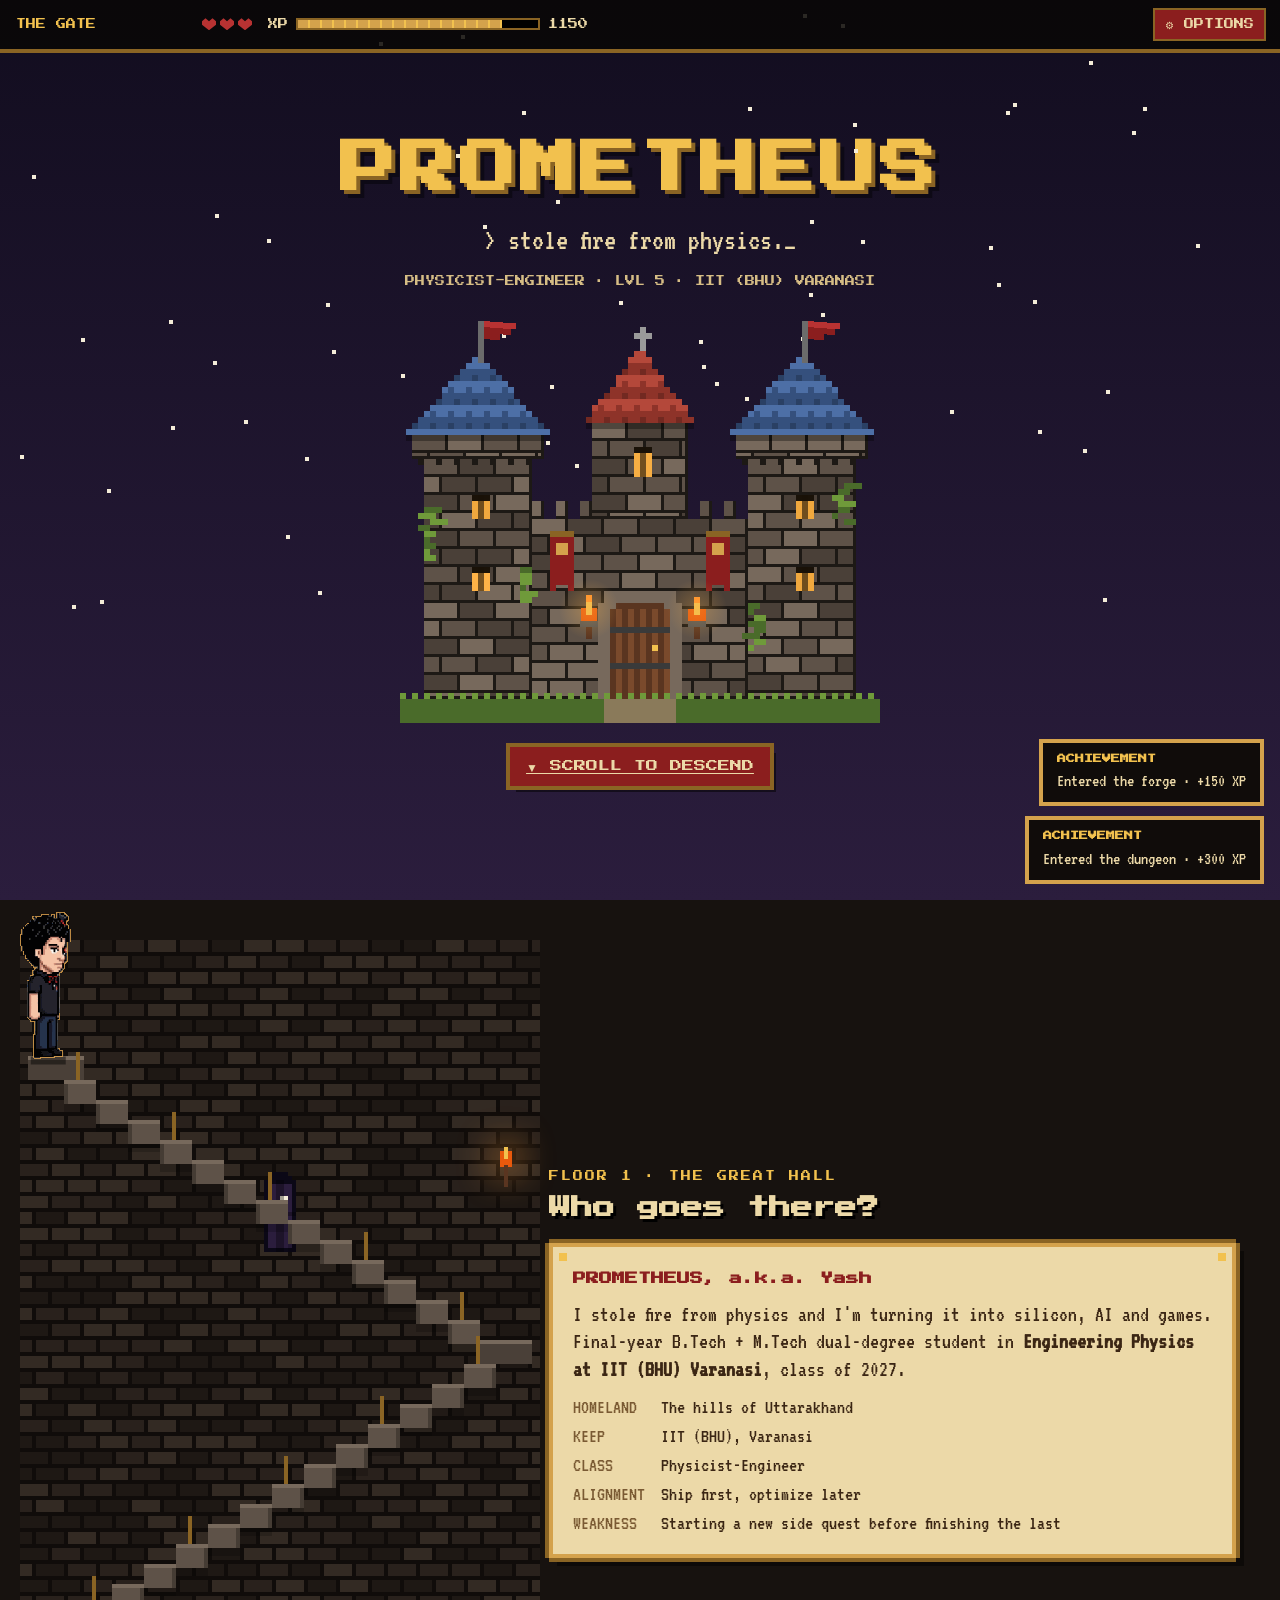
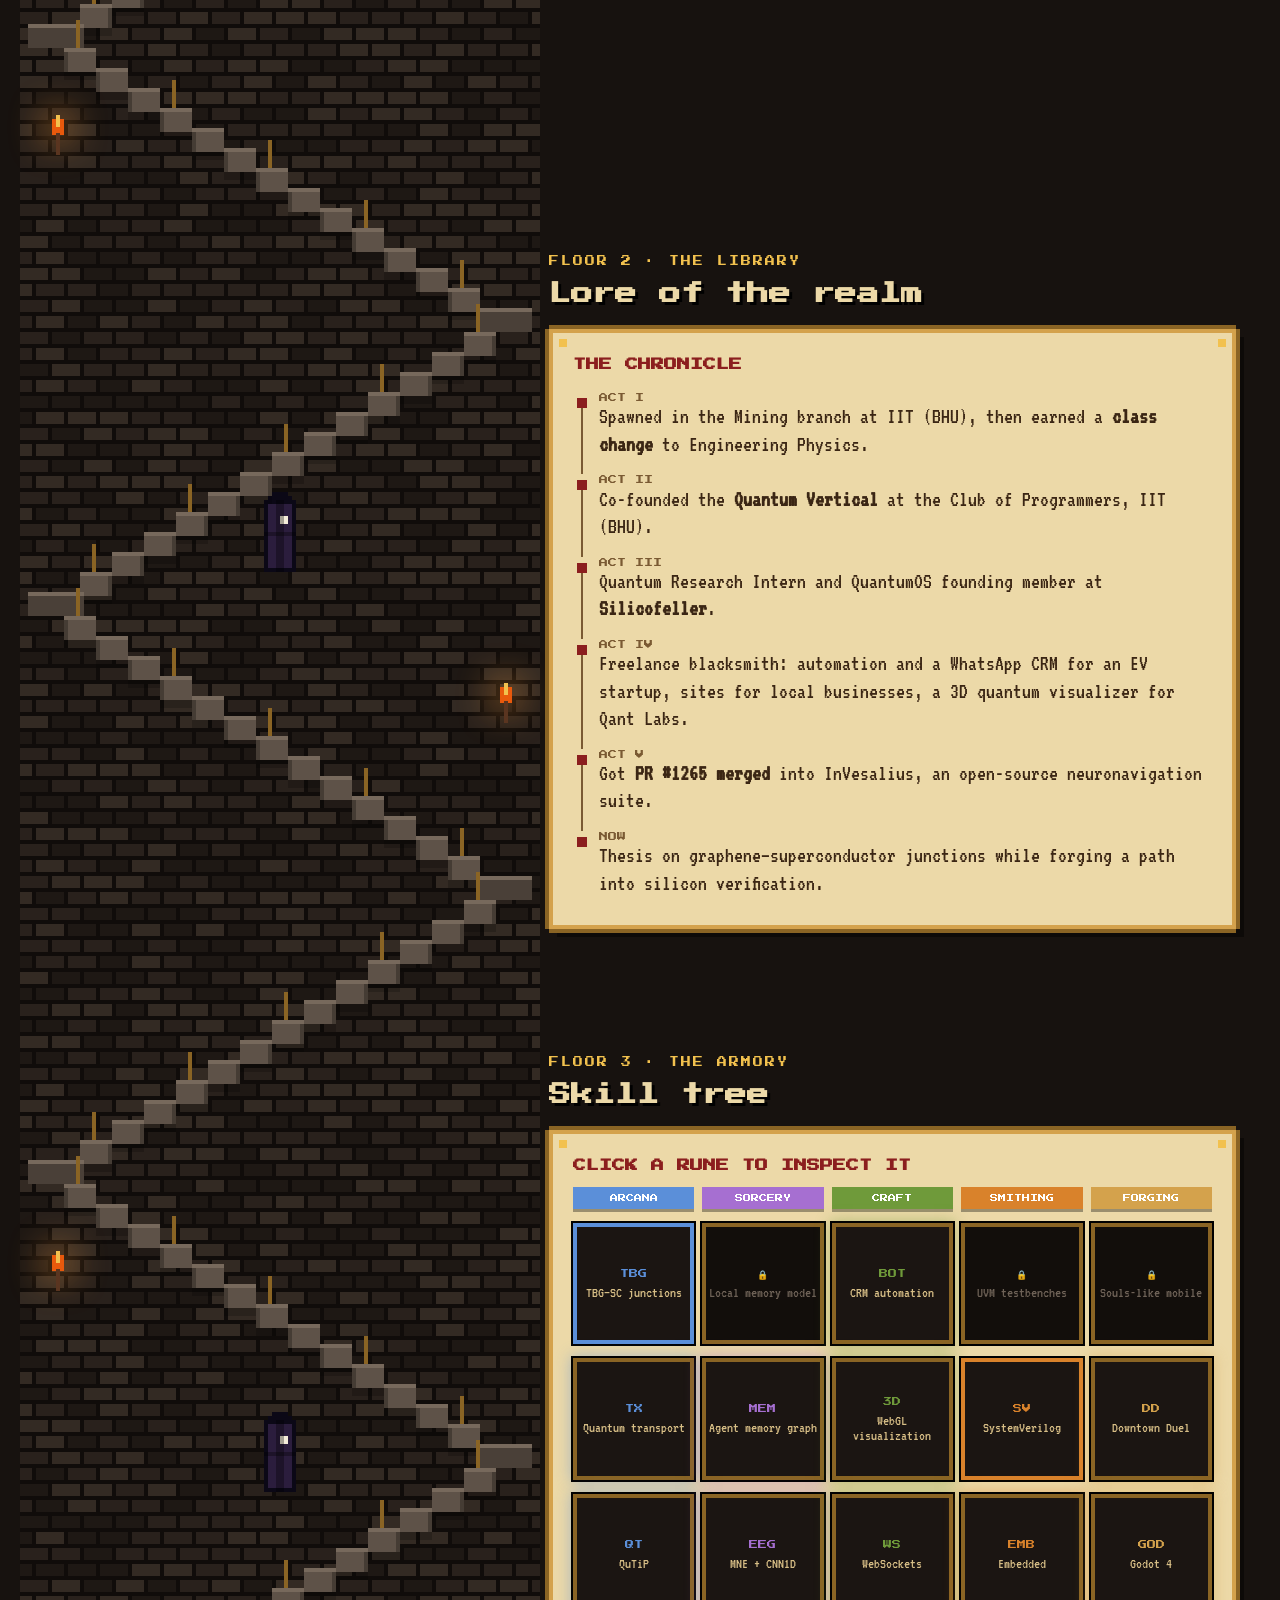
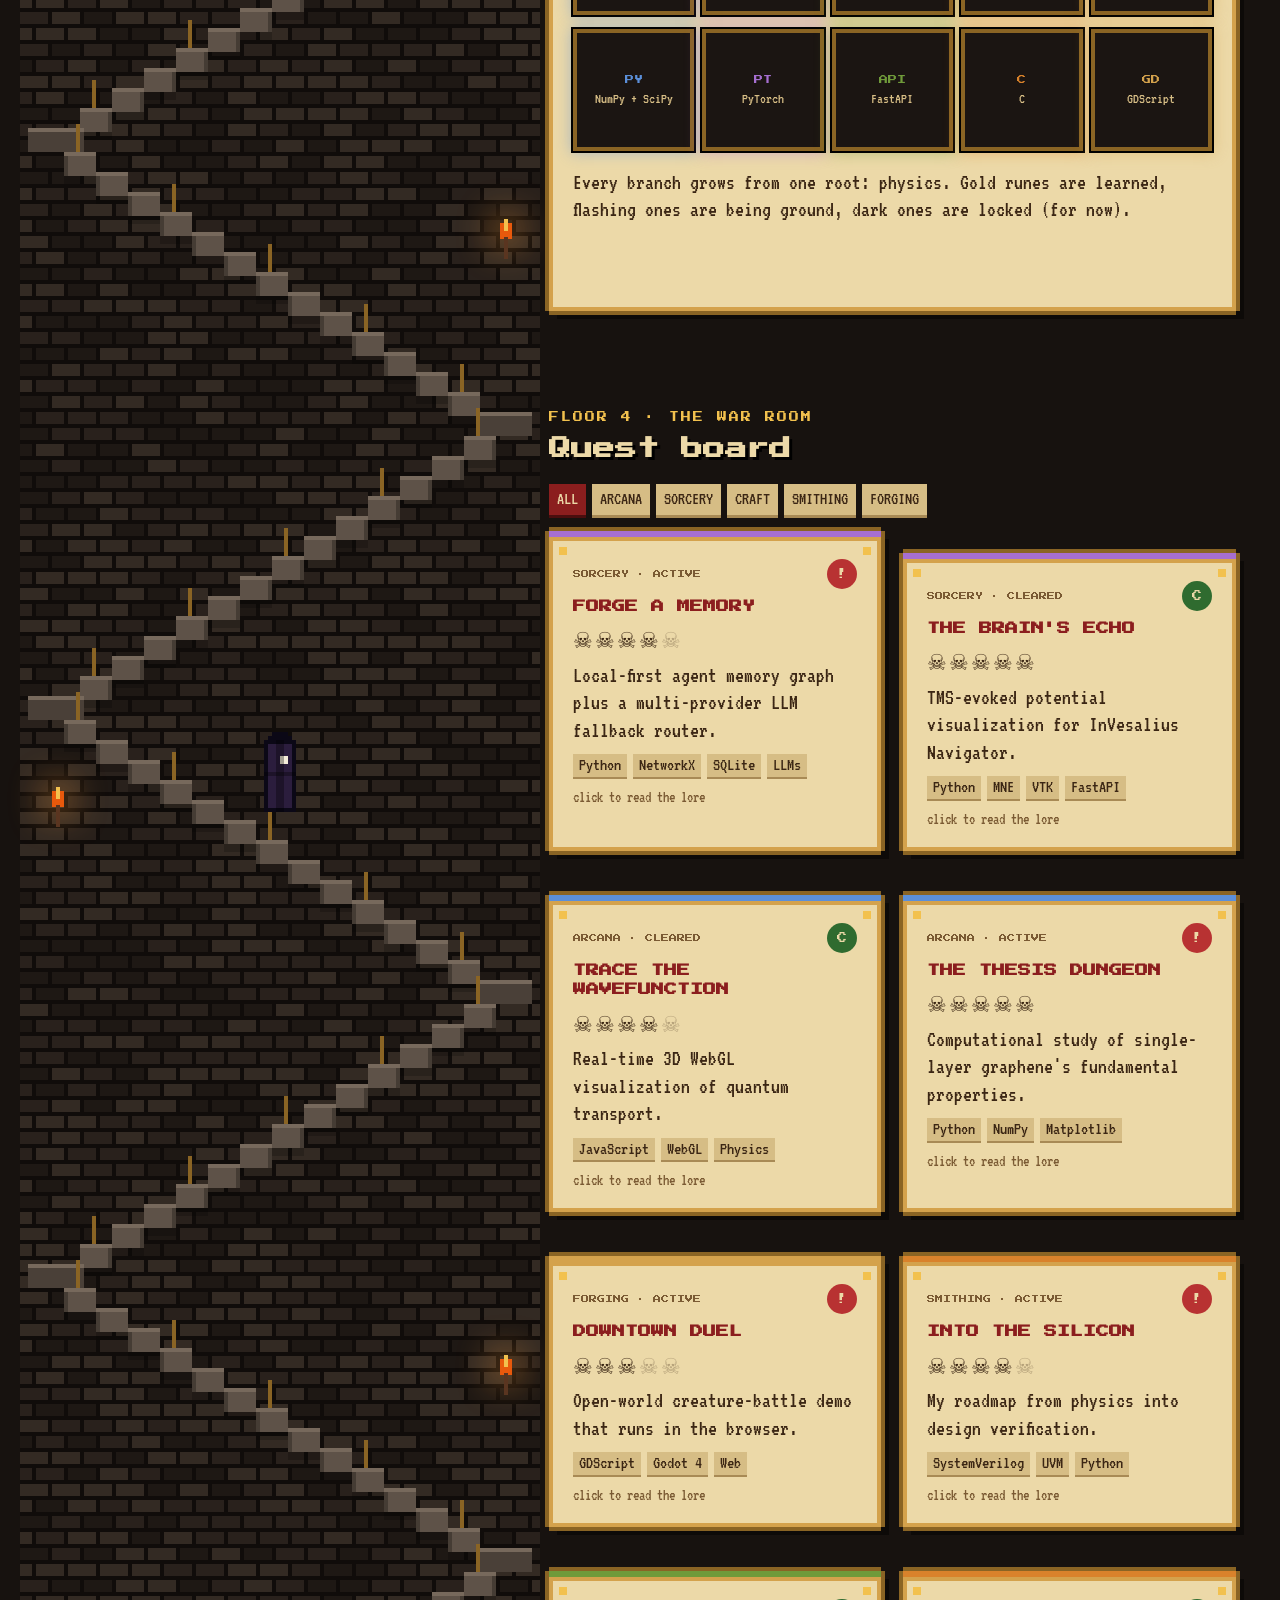
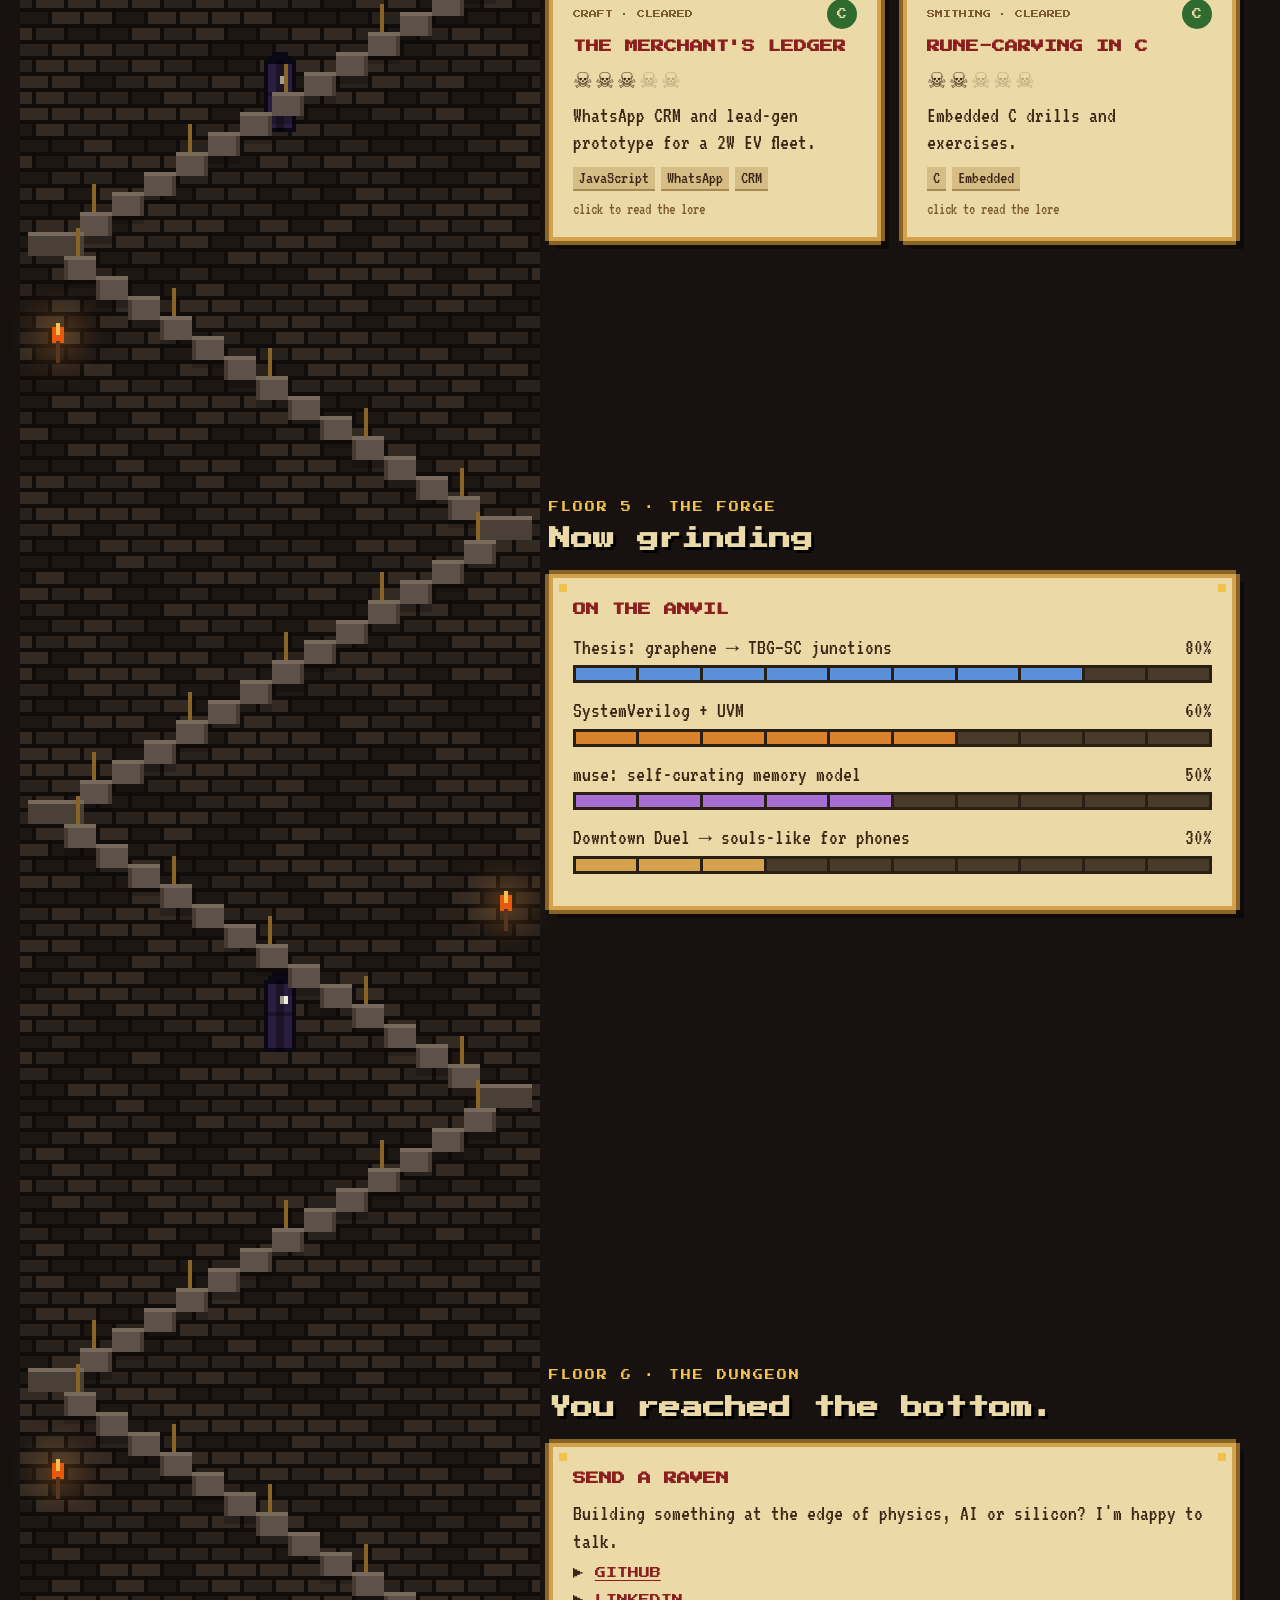
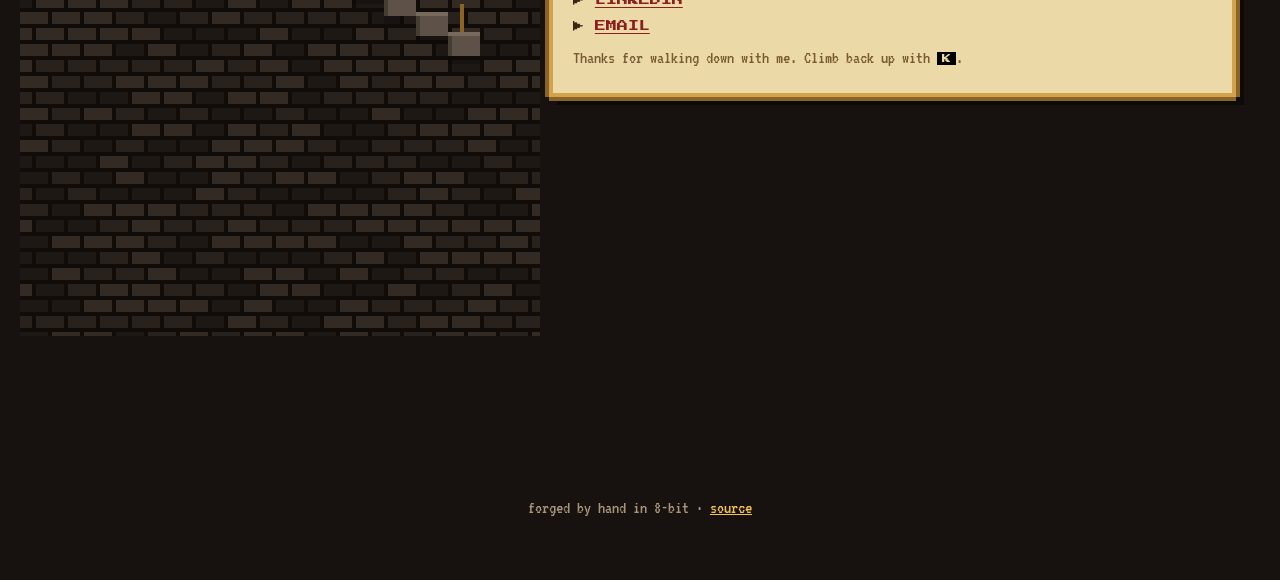
==== docs/index.html @ 16336827 "Medieval 8-bit profile + castle descent site - Pixel-art README: animated castle header, breathing s" ====
<!DOCTYPE html>
<html lang="en">
<head>
<meta charset="utf-8">
<meta name="viewport" content="width=device-width, initial-scale=1">
<title>PROMETHEUS · The Descent</title>
<meta name="description" content="An 8-bit castle portfolio. Scroll down the stairs: physics, AI, silicon and games.">
<link rel="icon" href="data:image/svg+xml,<svg xmlns='http://www.w3.org/2000/svg' viewBox='0 0 16 16'><rect x='6' y='9' width='4' height='7' fill='%235a3520'/><rect x='5' y='4' width='6' height='5' fill='%23e8590c'/><rect x='7' y='1' width='2' height='4' fill='%23f2c14e'/></svg>">
<style>
@font-face{font-family:PS2P;src:url(assets/PressStart2P.woff2) format('woff2');font-display:swap}
@font-face{font-family:VT;src:url(assets/VT323.woff2) format('woff2');font-display:swap}

:root{
  --sky1:#120d1f;--sky2:#2b1d3d;
  --bg:#17120f;--st0:#1e1814;--st1:#29211c;--st2:#332a23;--st3:#3e332b;--mortar:#100c0a;
  --step1:#5e5248;--step2:#77695c;--step3:#4a4038;
  --gold:#d4a24c;--gold2:#f2c14e;--goldd:#8a6424;
  --crim:#8b1e1e;--crim2:#b83232;
  --parch:#ecd9a8;--parch2:#d6bd85;--ink:#3b2614;--ink2:#7a5a33;
  --text:#ecd9a8;--muted:#a8957a;
  --a1:#5b8fd9;--a2:#a66fd1;--a3:#6f9a3a;--a4:#d9822b;--a5:#d4a24c;
  --px:4px;
}
body[data-theme="parchment"]{
  --sky1:#c9b78f;--sky2:#e8d9b3;--bg:#cdb98e;--st0:#bfa97c;--st1:#c9b386;--st2:#d3bf94;--st3:#b59e70;--mortar:#9c8559;
  --step1:#8f7a55;--step2:#a89068;--step3:#7a6646;--text:#3b2614;--muted:#6b5232;
}
body[data-theme="dungeon"]{
  --sky1:#070a07;--sky2:#142014;--bg:#0c100c;--st0:#121812;--st1:#1a221a;--st2:#212b20;--st3:#2a3528;--mortar:#060806;
  --step1:#3d4a37;--step2:#4f5e47;--step3:#2f3a2a;--gold:#9fb35a;--gold2:#c8db7a;--goldd:#55632c;--crim:#5e1a1a;--crim2:#8e2a2a;
}
body[data-theme="frost"]{
  --sky1:#0b1424;--sky2:#1d3352;--bg:#111a26;--st0:#162232;--st1:#1e2d40;--st2:#26384e;--st3:#30445c;--mortar:#0a111b;
  --step1:#5b6f88;--step2:#7489a3;--step3:#475a71;--gold:#8fc3e8;--gold2:#c6e6ff;--goldd:#3e6a8c;--crim:#2c4f7c;--crim2:#3f6ea8;
}

*{box-sizing:border-box}
html{scroll-behavior:smooth}
body{margin:0;background:var(--bg);color:var(--text);font-family:VT,monospace;font-size:22px;line-height:1.25;
  image-rendering:pixelated;overflow-x:hidden}
body.crt::after{content:"";position:fixed;inset:0;pointer-events:none;z-index:90;
  background:repeating-linear-gradient(to bottom,rgba(0,0,0,.18) 0 2px,transparent 2px 4px);mix-blend-mode:multiply}
.px{font-family:PS2P,monospace}
a{color:var(--gold2)}
button{font:inherit;cursor:pointer}

/* ---------- pixel box ---------- */
.pbox{position:relative;background:var(--parch);color:var(--ink);padding:22px 24px;
  box-shadow:0 -4px 0 0 var(--goldd),0 4px 0 0 var(--goldd),-4px 0 0 0 var(--goldd),4px 0 0 0 var(--goldd),
  0 0 0 4px var(--gold) inset,8px 8px 0 0 rgba(0,0,0,.45)}
.pbox::before,.pbox::after{content:"";position:absolute;width:8px;height:8px;background:var(--gold2);top:10px;left:10px}
.pbox::after{left:auto;right:10px}
.pbox h3{font-family:PS2P;font-size:13px;color:var(--crim);margin:4px 0 12px;line-height:1.5}
.pbox p{margin:6px 0}

/* ---------- HUD ---------- */
#hud{position:fixed;top:0;left:0;right:0;z-index:50;display:flex;align-items:center;gap:16px;padding:10px 16px;
  background:rgba(10,7,6,.86);border-bottom:4px solid var(--goldd);font-family:PS2P;font-size:10px;color:var(--parch)}
#hud .floor{color:var(--gold2);min-width:170px}
#hud .hearts{display:flex;gap:4px}
.heart{width:14px;height:12px;background:var(--crim2);clip-path:polygon(0 25%,25% 0,50% 25%,75% 0,100% 25%,100% 55%,50% 100%,0 55%)}
#xpwrap{flex:1;max-width:320px;display:flex;align-items:center;gap:8px}
#xpbar{flex:1;height:12px;background:#000;border:2px solid var(--goldd);position:relative}
#xpfill{position:absolute;inset:0;width:0;background:repeating-linear-gradient(90deg,var(--gold) 0 10px,var(--gold2) 10px 12px);transition:width .3s steps(6)}
#gear{margin-left:auto;background:var(--crim);color:var(--parch);border:0;padding:8px 10px;font-family:PS2P;font-size:10px;
  box-shadow:0 0 0 2px var(--goldd)}
#gear:hover{background:var(--crim2)}

/* ---------- settings ---------- */
#settings{position:fixed;top:56px;right:12px;z-index:60;width:320px;display:none}
#settings.open{display:block}
#settings h3{margin-top:0}
.opt{display:flex;justify-content:space-between;align-items:center;margin:10px 0;gap:10px}
.opt label{font-size:20px}
.seg{display:flex;flex-wrap:wrap;gap:6px}
.seg button,.tbtn{background:var(--parch2);color:var(--ink);border:0;padding:4px 8px;font-family:VT;font-size:18px;box-shadow:0 3px 0 #a88a55}
.seg button.on,.tbtn.on{background:var(--crim);color:var(--parch);box-shadow:0 3px 0 #4a0e0e}
.tog{width:44px;height:22px;background:#b9a272;border:0;position:relative;box-shadow:0 0 0 2px var(--ink2)}
.tog::after{content:"";position:absolute;top:3px;left:3px;width:16px;height:16px;background:var(--ink);transition:left .1s steps(2)}
.tog.on{background:var(--a3)}.tog.on::after{left:25px}

/* ---------- hero ---------- */
#hero{min-height:100vh;position:relative;display:flex;flex-direction:column;align-items:center;justify-content:center;
  background:linear-gradient(var(--sky1),var(--sky2));overflow:hidden;padding:80px 16px 0;text-align:center}
#hero .stars{position:absolute;inset:0;pointer-events:none}
#hero .star{position:absolute;width:4px;height:4px;background:#f4ecd8;animation:tw 3s steps(3) infinite}
@keyframes tw{50%{opacity:.15}}
#hero h1{font-family:PS2P;font-size:clamp(24px,6vw,56px);color:var(--gold2);margin:0;letter-spacing:4px;
  text-shadow:4px 4px 0 var(--goldd),8px 8px 0 rgba(0,0,0,.4)}
#hero .sub{font-size:clamp(20px,3vw,30px);color:var(--parch);margin:18px 0 6px;min-height:1.3em}
#hero .sub .cur{animation:bl 1s steps(1) infinite}
@keyframes bl{50%{opacity:0}}
#hero .castle{width:min(480px,86vw);margin-top:28px;image-rendering:pixelated;position:relative;z-index:1}
#hero .ground{position:absolute;bottom:0;left:0;right:0;height:56px;background:#4a6b2a;box-shadow:0 -4px 0 #6f9a3a}
#hero .cta{position:relative;z-index:2;margin:18px 0 60px;font-family:PS2P;font-size:12px;color:var(--parch);
  background:var(--crim);padding:12px 16px;border:0;box-shadow:0 0 0 4px var(--goldd),6px 6px 0 rgba(0,0,0,.5);animation:bob 1s steps(2) infinite}
@keyframes bob{50%{transform:translateY(4px)}}

/* ---------- tower ---------- */
#tower{position:relative;display:grid;grid-template-columns:minmax(260px,42%) 1fr;max-width:1240px;margin:0 auto;padding:40px 0 120px}
#stairs-col{position:relative}
#stairs{position:absolute;left:0;top:0;width:100%;image-rendering:pixelated}
#rooms{padding:0 24px 0 8px;position:relative;z-index:2;min-width:0}
.room{min-height:92vh;padding:60px 0 40px;display:flex;flex-direction:column;justify-content:center}
.room .tag{font-family:PS2P;font-size:10px;color:var(--gold2);letter-spacing:2px;margin-bottom:10px}
.room h2{font-family:PS2P;font-size:clamp(16px,2.2vw,22px);margin:0 0 18px;color:var(--parch);text-shadow:3px 3px 0 #000;line-height:1.5}
body[data-theme="parchment"] .room h2{color:var(--ink);text-shadow:none}
.room .pbox+.pbox{margin-top:22px}

/* torches on wall */
.torch{position:absolute;width:12px;height:36px;z-index:1}
.torch i{position:absolute;left:4px;top:14px;width:4px;height:22px;background:#5a3520}
.torch b{position:absolute;left:0;top:0;width:12px;height:16px;background:#e8590c;animation:fl .28s steps(2) infinite alternate;
  box-shadow:0 0 30px 14px rgba(255,160,60,.25)}
.torch b::after{content:"";position:absolute;left:4px;top:-4px;width:4px;height:12px;background:var(--gold2)}
@keyframes fl{to{transform:scale(.8,1.15);box-shadow:0 0 38px 18px rgba(255,160,60,.33)}}
body.noflicker .torch b{animation:none}

/* ---------- player ---------- */
#player{position:absolute;left:0;top:0;width:0;height:0;z-index:5;transform-origin:50% 100%;pointer-events:auto;cursor:pointer;
  will-change:transform}
#player .spr{width:90px;height:230px;background:url(assets/sprite-idle.png) 0 0/2250px 230px no-repeat;
  animation:breathe 2.6s steps(25) infinite;image-rendering:pixelated}
body.norim #player .spr{filter:none}
@keyframes breathe{to{background-position:-2250px 0}}
#player.walking .spr{animation-duration:.9s}
#player .shadow{position:absolute;left:18px;bottom:-4px;width:54px;height:8px;background:rgba(0,0,0,.45)}
#player .say{position:absolute;bottom:100%;left:50%;transform:translateX(-50%);width:220px;background:var(--parch);color:var(--ink);
  font-size:18px;padding:8px 10px;box-shadow:0 0 0 3px var(--ink),5px 5px 0 rgba(0,0,0,.4);display:none;margin-bottom:10px}
#player .say::after{content:"";position:absolute;left:50%;top:100%;width:10px;height:10px;background:var(--parch);box-shadow:3px 3px 0 var(--ink)}
#player.fire .spr{filter:drop-shadow(0 0 6px #ff7b00) drop-shadow(0 0 14px #ffb347)}
.inner{position:absolute;left:0;top:0;transition:transform .09s steps(2)}
body.reduce .inner{transition:none}

/* ---------- about stats ---------- */
.kv{display:grid;grid-template-columns:auto 1fr;gap:4px 16px;font-size:20px}
.kv b{color:var(--ink2);font-weight:normal}
.timeline{list-style:none;padding:0;margin:0}
.timeline li{position:relative;padding:6px 0 10px 26px}
.timeline li::before{content:"";position:absolute;left:4px;top:12px;width:10px;height:10px;background:var(--crim)}
.timeline li::after{content:"";position:absolute;left:8px;top:22px;bottom:-6px;width:2px;background:var(--ink2)}
.timeline li:last-child::after{display:none}
.timeline .when{font-family:PS2P;font-size:9px;color:var(--ink2)}

/* ---------- skill tree ---------- */
#tree{display:grid;grid-template-columns:repeat(5,1fr);gap:14px 8px;margin-top:6px}
#tree .bt{font-family:PS2P;font-size:8px;text-align:center;padding:6px 0;color:#fff;background:var(--c);box-shadow:0 3px 0 rgba(0,0,0,.35)}
.node{aspect-ratio:1;border:0;background:#1b1512;color:var(--c);font-family:PS2P;font-size:9px;position:relative;
  box-shadow:0 0 0 4px var(--goldd) inset,0 0 0 2px #000;transition:transform .08s steps(2)}
.node.u{box-shadow:0 0 0 4px var(--goldd) inset,0 4px 0 0 var(--c) inset,0 0 0 2px #000,0 0 14px 2px color-mix(in srgb,var(--c) 45%,transparent)}
.node.g{background:#1b1512;box-shadow:0 0 0 4px var(--c) inset,0 0 0 2px #000;animation:gr 1s steps(2) infinite}
@keyframes gr{50%{box-shadow:0 0 0 4px #3a332c inset,0 0 0 2px #000}}
.node.l{color:#6e6257;background:#120e0b}
.node:hover,.node.sel{transform:translateY(-3px);outline:3px solid var(--gold2)}
.node small{display:block;font-family:VT;font-size:15px;color:var(--parch2);margin-top:6px;line-height:1}
.node.l small{color:#6e6257}
#nodeinfo{margin-top:18px;min-height:120px}
#nodeinfo .st{font-family:PS2P;font-size:9px;padding:3px 6px;color:var(--parch);background:var(--crim)}

/* ---------- quests ---------- */
.filters{display:flex;flex-wrap:wrap;gap:6px;margin-bottom:16px}
#quests{display:grid;grid-template-columns:repeat(auto-fill,minmax(260px,1fr));gap:22px}
.quest{cursor:pointer;transition:transform .1s steps(2)}
.quest:hover{transform:rotate(-1deg) translateY(-3px)}
.quest .meta{display:flex;justify-content:space-between;align-items:center;font-family:PS2P;font-size:8px;color:var(--ink2)}
.quest .seal{width:30px;height:30px;border-radius:50%;display:grid;place-items:center;color:var(--parch);font-family:PS2P;font-size:10px}
.quest .tags{display:flex;flex-wrap:wrap;gap:6px;margin:10px 0}
.quest .tags span{background:var(--parch2);padding:0 6px;font-size:18px;box-shadow:0 2px 0 #a88a55}
.quest .lore{display:none;border-top:2px dashed var(--ink2);margin-top:8px;padding-top:8px}
.quest.open .lore{display:block}
.quest .links a{font-family:PS2P;font-size:9px;color:var(--crim);margin-right:12px}
.skulls{letter-spacing:2px;color:var(--ink)}

/* ---------- grind bars ---------- */
.grind{margin:14px 0}
.grind .lbl{display:flex;justify-content:space-between}
.grind .bar{height:18px;background:#2a1f15;margin-top:4px;display:flex;gap:3px;padding:3px}
.grind .bar i{flex:1;background:#4a3a28}
.grind .bar i.on{background:var(--c)}

/* ---------- toasts ---------- */
#toasts{position:fixed;right:16px;bottom:16px;z-index:70;display:flex;flex-direction:column;gap:10px;align-items:flex-end}
.toast{background:#100c0a;color:var(--parch);border:4px solid var(--gold);padding:10px 14px;font-size:18px;max-width:300px;
  animation:tin .25s steps(3)}
.toast b{display:block;font-family:PS2P;font-size:9px;color:var(--gold2);margin-bottom:6px}
@keyframes tin{from{transform:translateX(120%)}}

/* embers */
.ember{position:fixed;width:4px;height:4px;background:var(--gold2);pointer-events:none;z-index:80;animation:rise 2.2s linear forwards}
@keyframes rise{to{transform:translate(var(--dx),-60vh);opacity:0}}

footer{text-align:center;padding:40px 16px 60px;color:var(--muted);font-size:18px}
.kbd{font-family:PS2P;font-size:9px;background:#000;color:var(--parch);padding:2px 5px}

@media (max-width:760px){
  body{font-size:20px}
  #tower{grid-template-columns:36% 1fr}
  #rooms{padding:0 10px 0 4px}
  body{font-size:18px}.pbox{padding:16px 14px}.pbox h3{font-size:10px}
  #tree{min-width:430px}.treewrap{overflow-x:auto;margin:0 -6px;padding:0 6px 8px}
  #quests{grid-template-columns:1fr}
  .toast{font-size:15px;max-width:230px}
  #hud{gap:8px;font-size:8px}#hud .floor{min-width:0}#xpwrap span{display:none}
  #tree{gap:8px 4px}.node{font-size:7px}.node small{font-size:12px}
  #settings{left:8px;right:8px;width:auto}
}
@media (prefers-reduced-motion:reduce){html{scroll-behavior:auto}}
</style>
</head>
<body data-theme="castle">

<div id="hud">
  <div class="floor" id="floorname">THE GATE</div>
  <div class="hearts"><i class="heart"></i><i class="heart"></i><i class="heart"></i></div>
  <div id="xpwrap"><span>XP</span><div id="xpbar"><div id="xpfill"></div></div><span id="xpnum">0</span></div>
  <button id="gear" aria-expanded="false" aria-controls="settings">⚙ OPTIONS</button>
</div>

<div id="settings" class="pbox" role="dialog" aria-label="Options">
  <h3>OPTIONS</h3>
  <div class="opt"><label>Realm</label>
    <div class="seg" data-key="theme">
      <button data-v="castle">Torchlit</button><button data-v="parchment">Parchment</button>
      <button data-v="dungeon">Dungeon</button><button data-v="frost">Frost</button></div></div>
  <div class="opt"><label>Hero size</label>
    <div class="seg" data-key="size"><button data-v="0.5">S</button><button data-v="0.65">M</button><button data-v="0.85">L</button></div></div>
  <div class="opt"><label>CRT scanlines</label><button class="tog" data-key="crt" aria-label="CRT scanlines"></button></div>
  <div class="opt"><label>Torch flicker</label><button class="tog" data-key="flicker" aria-label="Torch flicker"></button></div>
  <div class="opt"><label>Footstep sounds</label><button class="tog" data-key="sound" aria-label="Footstep sounds"></button></div>
  <div class="opt"><label>Embers on click</label><button class="tog" data-key="embers" aria-label="Embers"></button></div>
  <div class="opt"><label>Reduce motion</label><button class="tog" data-key="reduce" aria-label="Reduce motion"></button></div>
  <p style="font-size:17px;margin-top:14px">Keys: <span class="kbd">J</span>/<span class="kbd">K</span> next/prev floor. Try an old cheat code.</p>
</div>

<div id="toasts"></div>

<header id="hero">
  <div class="stars" id="stars"></div>
  <h1>PROMETHEUS</h1>
  <div class="sub"><span id="typed"></span><span class="cur">_</span></div>
  <div style="font-family:PS2P;font-size:10px;color:var(--parch2);margin-top:8px">PHYSICIST-ENGINEER · LVL 5 · IIT (BHU) VARANASI</div>
  <img class="castle" src="assets/castle.svg" alt="pixel castle at night">
  <a class="cta" href="#f-hall">▼ SCROLL TO DESCEND</a>
</header>

<main id="tower">
  <div id="stairs-col" aria-hidden="true">
    <canvas id="stairs"></canvas>
    <div id="player" title="click me"><div class="inner"><div class="say" id="say"></div><div class="shadow"></div><div class="spr"></div></div></div>
  </div>

  <div id="rooms">

    <section class="room" id="f-hall" data-name="GREAT HALL" data-xp="100">
      <div class="tag">FLOOR 1 · THE GREAT HALL</div>
      <h2>Who goes there?</h2>
      <div class="pbox">
        <h3>PROMETHEUS, a.k.a. Yash</h3>
        <p>I stole fire from physics and I'm turning it into silicon, AI and games. Final-year B.Tech + M.Tech dual-degree student in <b>Engineering Physics at IIT (BHU) Varanasi</b>, class of 2027.</p>
        <div class="kv" style="margin-top:12px">
          <b>HOMELAND</b><span>The hills of Uttarakhand</span>
          <b>KEEP</b><span>IIT (BHU), Varanasi</span>
          <b>CLASS</b><span>Physicist-Engineer</span>
          <b>ALIGNMENT</b><span>Ship first, optimize later</span>
          <b>WEAKNESS</b><span>Starting a new side quest before finishing the last</span>
        </div>
      </div>
    </section>

    <section class="room" id="f-library" data-name="LIBRARY" data-xp="150">
      <div class="tag">FLOOR 2 · THE LIBRARY</div>
      <h2>Lore of the realm</h2>
      <div class="pbox">
        <h3>THE CHRONICLE</h3>
        <ul class="timeline">
          <li><div class="when">ACT I</div>Spawned in the Mining branch at IIT (BHU), then earned a <b>class change</b> to Engineering Physics.</li>
          <li><div class="when">ACT II</div>Co-founded the <b>Quantum Vertical</b> at the Club of Programmers, IIT (BHU).</li>
          <li><div class="when">ACT III</div>Quantum Research Intern and QuantumOS founding member at <b>Silicofeller</b>.</li>
          <li><div class="when">ACT IV</div>Freelance blacksmith: automation and a WhatsApp CRM for an EV startup, sites for local businesses, a 3D quantum visualizer for Qant Labs.</li>
          <li><div class="when">ACT V</div>Got <b>PR #1265 merged</b> into InVesalius, an open-source neuronavigation suite.</li>
          <li><div class="when">NOW</div>Thesis on graphene–superconductor junctions while forging a path into silicon verification.</li>
        </ul>
      </div>
    </section>

    <section class="room" id="f-armory" data-name="ARMORY" data-xp="200">
      <div class="tag">FLOOR 3 · THE ARMORY</div>
      <h2>Skill tree</h2>
      <div class="pbox">
        <h3>CLICK A RUNE TO INSPECT IT</h3>
        <div class="treewrap"><div id="tree"></div></div>
        <div id="nodeinfo"><p>Every branch grows from one root: physics. Gold runes are learned, flashing ones are being ground, dark ones are locked (for now).</p></div>
      </div>
    </section>

    <section class="room" id="f-war" data-name="WAR ROOM" data-xp="250">
      <div class="tag">FLOOR 4 · THE WAR ROOM</div>
      <h2>Quest board</h2>
      <div class="filters" id="filters"></div>
      <div id="quests"></div>
    </section>

    <section class="room" id="f-forge" data-name="FORGE" data-xp="150">
      <div class="tag">FLOOR 5 · THE FORGE</div>
      <h2>Now grinding</h2>
      <div class="pbox" id="grind"></div>
    </section>

    <section class="room" id="f-dungeon" data-name="DUNGEON" data-xp="300">
      <div class="tag">FLOOR 6 · THE DUNGEON</div>
      <h2>You reached the bottom.</h2>
      <div class="pbox">
        <h3>SEND A RAVEN</h3>
        <p>Building something at the edge of physics, AI or silicon? I'm happy to talk.</p>
        <p class="links" style="font-family:PS2P;font-size:11px;line-height:2.4">
          ▶ <a href="https://github.com/prometheus5863" style="color:var(--crim)">GITHUB</a><br>
          ▶ <a href="https://www.linkedin.com/in/harsh-vardhan-gururani-9b35862b5" style="color:var(--crim)">LINKEDIN</a><br>
          ▶ <a href="mailto:harshvardhan.gururani.cd.phy22@itbhu.ac.in" style="color:var(--crim)">EMAIL</a>
        </p>
        <p style="font-size:18px;color:var(--ink2)">Thanks for walking down with me. Climb back up with <span class="kbd">K</span>.</p>
      </div>
    </section>

  </div>
</main>

<footer>forged by hand in 8-bit · <a href="https://github.com/prometheus5863/prometheus5863">source</a></footer>

<script>
(() => {
/* ================= DATA ================= */
const BR = [
  {k:"ARCANA",  label:"Quantum",  c:"var(--a1)"},
  {k:"SORCERY", label:"AI / ML",  c:"var(--a2)"},
  {k:"CRAFT",   label:"Systems",  c:"var(--a3)"},
  {k:"SMITHING",label:"Silicon",  c:"var(--a4)"},
  {k:"FORGING", label:"Gamedev",  c:"var(--a5)"},
];
// rows top→bottom (top = most advanced)
const TREE = [
 [["TBG","TBG–SC junctions","g","My M.Tech thesis: quantum transport in twisted bilayer graphene–superconductor junctions.","single-layer-graphene-structure"],
  ["LLM","Local memory model","l","Next for muse: a small local model that curates and groups its own memory graph.","muse-memory"],
  ["BOT","CRM automation","u","WhatsApp-based CRM and lead generation for a two-wheeler EV fleet.","triev-whatsapp-crm"],
  ["UVM","UVM testbenches","l","Locked: class-based verification with UVM. On the roadmap.","Design-Verification-Roadmap"],
  ["SL","Souls-like mobile","l","Locked: a souls-like built for phones. Dream boss fight.",""]],
 [["TX","Quantum transport","u","Transmission, wavefunction propagation, potential landscapes; rendered live in WebGL.","quantumtrace"],
  ["MEM","Agent memory graph","u","Embeddings → NetworkX over SQLite, community detection, multi-provider LLM fallback.","muse-memory"],
  ["3D","WebGL visualization","u","Real-time 3D physics visuals in the browser.","quantumtrace"],
  ["SV","SystemVerilog","g","Grinding now: RTL, assertions, and verification flows.","Design-Verification-Roadmap"],
  ["DD","Downtown Duel","u","Open-world creature battler: 9 zones, 61 animated monsters, lock-on combat.","downtown-duel"]],
 [["QT","QuTiP","u","Open quantum systems in Python. I keep a fork around for experiments.","qutip"],
  ["EEG","MNE + CNN1D","u","TMS-EEG preprocessing and artifact rejection: CNN1D F1 0.936, LaBraM variant F1 0.976.","invesalius-tep-gsoc2026"],
  ["WS","WebSockets","u","Live EEG streaming with async sessions and broadcast.","invesalius-tep-gsoc2026"],
  ["EMB","Embedded","u","Embedded C on microcontrollers.","embedded-systems-software"],
  ["GOD","Godot 4","u","Scenes, AI, animation trees; web export.","downtown-duel"]],
 [["PY","NumPy + SciPy","u","The spellbook every physicist carries.",""],
  ["PT","PyTorch","u","Training and evaluating signal models.","invesalius-tep-gsoc2026"],
  ["API","FastAPI","u","Async backends, deployed on Render.","invesalius-tep-gsoc2026"],
  ["C","C","u","Pointers, registers, and patience.","embedded-systems-software"],
  ["GD","GDScript","u","Godot's native tongue.","downtown-duel"]],
];
const QUESTS = [
 {r:"muse-memory",t:"Forge a Memory",b:"SORCERY",s:"ACTIVE",d:4,tags:["Python","NetworkX","SQLite","LLMs"],
  x:"Local-first agent memory graph plus a multi-provider LLM fallback router.",
  lore:"Local embeddings feed a NetworkX graph persisted in SQLite; community detection groups memories. When one provider fails, the router falls through to the next."},
 {r:"invesalius-tep-gsoc2026",t:"The Brain's Echo",b:"SORCERY",s:"CLEARED",d:5,tags:["Python","MNE","VTK","FastAPI"],
  x:"TMS-evoked potential visualization for InVesalius Navigator.",
  lore:"Three synchronized views: butterfly plot, topographic map, VTK cortical surface. Full MNE preprocessing. Artifact rejection: CNN1D F1 0.936, LaBraM variant F1 0.976. PR #1265 merged upstream.",
  demo:"https://invesalius-tep-gsoc2026.onrender.com/docs"},
 {r:"quantumtrace",t:"Trace the Wavefunction",b:"ARCANA",s:"CLEARED",d:4,tags:["JavaScript","WebGL","Physics"],
  x:"Real-time 3D WebGL visualization of quantum transport.",
  lore:"Wavefunction propagation, transmission coefficients and potential landscapes you can orbit. Built for Qant Labs."},
 {r:"single-layer-graphene-structure",t:"The Thesis Dungeon",b:"ARCANA",s:"ACTIVE",d:5,tags:["Python","NumPy","Matplotlib"],
  x:"Computational study of single-layer graphene's fundamental properties.",
  lore:"Groundwork for the final boss: twisted bilayer graphene–superconductor junctions (M.Tech thesis, 2027)."},
 {r:"downtown-duel",t:"Downtown Duel",b:"FORGING",s:"ACTIVE",d:3,tags:["GDScript","Godot 4","Web"],
  x:"Open-world creature-battle demo that runs in the browser.",
  lore:"Nine connected zones on a looping road network, 61 animated monsters with simple AI, real-time lock-on combat, and armor that changes the hero's look."},
 {r:"Design-Verification-Roadmap",t:"Into the Silicon",b:"SMITHING",s:"ACTIVE",d:4,tags:["SystemVerilog","UVM","Python"],
  x:"My roadmap from physics into design verification.",
  lore:"Verilog and SystemVerilog, UVM testbenches, assertions and formal verification, and the industry flow around them."},
 {r:"triev-whatsapp-crm",t:"The Merchant's Ledger",b:"CRAFT",s:"CLEARED",d:3,tags:["JavaScript","WhatsApp","CRM"],
  x:"WhatsApp CRM and lead-gen prototype for a 2W EV fleet.",lore:"Built as freelance work for an EV startup run by an IIT (BHU) alum."},
 {r:"embedded-systems-software",t:"Rune-Carving in C",b:"SMITHING",s:"CLEARED",d:2,tags:["C","Embedded"],
  x:"Embedded C drills and exercises.",lore:"Where the silicon branch started."},
];
const GRIND = [
 ["Thesis: graphene → TBG–SC junctions",8,"var(--a1)"],
 ["SystemVerilog + UVM",6,"var(--a4)"],
 ["muse: self-curating memory model",5,"var(--a2)"],
 ["Downtown Duel → souls-like for phones",3,"var(--a5)"],
];
const LINES = ["Mind the third step. It's loose.","I stole fire. Still waiting on the gods' patch notes.",
 "Have you tried turning the Hamiltonian off and on again?","This castle runs on Python and spite.",
 "Every stair is a quantized energy level.","Click the runes in the Armory.","Down here, the Wi-Fi is terrible."];

/* ================= SETTINGS ================= */
const DEF = {theme:"castle",size:"0.65",crt:false,flicker:true,sound:false,embers:true,reduce:matchMedia("(prefers-reduced-motion: reduce)").matches};
let S = {...DEF};
try{ Object.assign(S, JSON.parse(localStorage.getItem("prom-settings")||"{}")); }catch(e){}
const save = () => { try{ localStorage.setItem("prom-settings", JSON.stringify(S)); }catch(e){} };
function applySettings(){
  document.body.dataset.theme = S.theme;
  document.body.classList.toggle("crt", S.crt);
  document.body.classList.toggle("noflicker", !S.flicker);
  document.body.classList.toggle("reduce", S.reduce);
  document.querySelectorAll(".seg").forEach(g => g.querySelectorAll("button").forEach(b => b.classList.toggle("on", String(S[g.dataset.key]) === b.dataset.v)));
  document.querySelectorAll(".tog").forEach(t => t.classList.toggle("on", !!S[t.dataset.key]));
  drawStairs(); placePlayer(true);
}
document.querySelectorAll(".seg").forEach(g => g.addEventListener("click", ev => {
  const b = ev.target.closest("button"); if(!b) return; S[g.dataset.key] = b.dataset.v; save(); applySettings();
}));
document.querySelectorAll(".tog").forEach(t => t.addEventListener("click", () => { S[t.dataset.key] = !S[t.dataset.key]; save(); applySettings(); }));
const gear = document.getElementById("gear"), panel = document.getElementById("settings");
gear.onclick = () => { const o = panel.classList.toggle("open"); gear.setAttribute("aria-expanded", o); };

/* ================= HERO ================= */
const stars = document.getElementById("stars");
for(let i=0;i<70;i++){ const s=document.createElement("i"); s.className="star";
  s.style.left=(Math.random()*100)+"%"; s.style.top=(Math.random()*70)+"%"; s.style.animationDelay=(Math.random()*3)+"s"; stars.appendChild(s); }
const typedEl = document.getElementById("typed");
const phrases = ["> stole fire from physics.","> forging it into silicon.","> teaching machines to remember.","> scroll down. the stairs are safe. mostly."];
let pi=0, ci=0, del=false;
(function type(){
  const p = phrases[pi];
  typedEl.textContent = p.slice(0, ci);
  if(!del && ci < p.length){ ci++; setTimeout(type, 55); }
  else if(!del){ del = true; setTimeout(type, 1500); }
  else if(ci > 0){ ci--; setTimeout(type, 22); }
  else { del = false; pi = (pi+1) % phrases.length; setTimeout(type, 300); }
})();

/* ================= SKILL TREE ================= */
const treeEl = document.getElementById("tree"), info = document.getElementById("nodeinfo");
BR.forEach(b => { const d=document.createElement("div"); d.className="bt"; d.style.setProperty("--c",b.c); d.textContent=b.k; treeEl.appendChild(d); });
TREE.forEach(row => row.forEach((n,ci) => {
  const [ico,name,st,desc,repo] = n, b = BR[ci];
  const el = document.createElement("button");
  el.className = "node " + st; el.style.setProperty("--c", b.c);
  el.innerHTML = (st==="l" ? "🔒" : ico) + `<small>${name}</small>`;
  el.setAttribute("aria-label", `${name}, ${st==="u"?"learned":st==="g"?"in progress":"locked"}`);
  el.onclick = () => {
    document.querySelectorAll(".node.sel").forEach(x=>x.classList.remove("sel")); el.classList.add("sel");
    const label = st==="u"?"LEARNED":st==="g"?"GRINDING":"LOCKED";
    info.innerHTML = `<h3 style="margin-bottom:6px">${name.toUpperCase()} <span class="st" style="background:${st==="u"?"var(--goldd)":st==="g"?"var(--crim)":"#5b5148"}">${label}</span></h3>
      <p>${desc}</p><p style="font-size:18px;color:var(--ink2)">Branch: ${b.k} (${b.label})${repo?` · <a style="color:var(--crim)" href="https://github.com/prometheus5863/${repo}" target="_blank" rel="noopener">${repo}</a>`:""}</p>`;
    blip(st==="l"?180:660);
  };
  treeEl.appendChild(el);
}));

/* ================= QUESTS ================= */
const fEl = document.getElementById("filters"), qEl = document.getElementById("quests");
let filt = "ALL";
["ALL", ...BR.map(b=>b.k)].forEach(k => { const b=document.createElement("button"); b.className="tbtn"; b.textContent=k; b.dataset.k=k;
  b.onclick=()=>{ filt=k; renderQuests(); }; fEl.appendChild(b); });
function renderQuests(){
  fEl.querySelectorAll("button").forEach(b=>b.classList.toggle("on", b.dataset.k===filt));
  qEl.innerHTML = "";
  QUESTS.filter(q => filt==="ALL" || q.b===filt).forEach(q => {
    const c = BR.find(b=>b.k===q.b).c;
    const el = document.createElement("article");
    el.className = "pbox quest";
    el.innerHTML = `<div class="meta"><span>${q.b} · ${q.s}</span><span class="seal" style="background:${q.s==="CLEARED"?"#2f6b2f":"var(--crim2)"}">${q.s==="CLEARED"?"C":"!"}</span></div>
      <h3 style="margin-top:8px">${q.t.toUpperCase()}</h3>
      <div class="skulls" title="difficulty">${"☠".repeat(q.d)}<span style="opacity:.3">${"☠".repeat(5-q.d)}</span></div>
      <p>${q.x}</p><div class="tags">${q.tags.map(t=>`<span>${t}</span>`).join("")}</div>
      <div class="lore"><p>${q.lore}</p><p class="links"><a href="https://github.com/prometheus5863/${q.r}" target="_blank" rel="noopener">▶ REPO</a>${q.demo?`<a href="${q.demo}" target="_blank" rel="noopener">▶ DEMO</a>`:""}</p></div>
      <p style="font-size:16px;color:var(--ink2);margin:6px 0 0">click to read the lore</p>`;
    el.style.borderTop = `6px solid ${c}`;
    el.onclick = ev => { if(ev.target.closest("a")) return; el.classList.toggle("open"); blip(520); };
    qEl.appendChild(el);
  });
  requestAnimationFrame(()=>{ drawStairs(); placePlayer(true); });
}
renderQuests();

/* ================= GRIND ================= */
document.getElementById("grind").innerHTML = "<h3>ON THE ANVIL</h3>" + GRIND.map(([n,v,c]) =>
  `<div class="grind" style="--c:${c}"><div class="lbl"><span>${n}</span><span>${v*10}%</span></div><div class="bar">${Array.from({length:10},(_,i)=>`<i class="${i<v?"on":""}"></i>`).join("")}</div></div>`).join("");

/* ================= STAIRS + PLAYER ================= */
const col = document.getElementById("stairs-col"), cv = document.getElementById("stairs"), ctx = cv.getContext("2d");
const player = document.getElementById("player"), inner = player.querySelector(".inner");
const U = 4, RISE = 5, TREAD = 8;   // in units
let path = null;
const css = v => getComputedStyle(document.body).getPropertyValue(v).trim();
function rng(seed){ return () => (seed = (seed*16807) % 2147483647) / 2147483647; }

function drawStairs(){
  const w = col.clientWidth, h = col.clientHeight || document.getElementById("rooms").offsetHeight;
  const cw = Math.floor(w/U), ch = Math.floor(h/U);
  cv.width = cw; cv.height = ch; cv.style.height = ch*U + "px"; cv.style.width = cw*U + "px";
  ctx.imageSmoothingEnabled = false;
  const r = rng(42);
  // wall bricks
  const st = [css("--st1"), css("--st2"), css("--st0")];
  ctx.fillStyle = css("--mortar"); ctx.fillRect(0,0,cw,ch);
  for(let y=0, row=0; y<ch; y+=4, row++){
    for(let x=-(row%2)*4; x<cw; x+=8){ ctx.fillStyle = st[Math.floor(r()*3)]; ctx.fillRect(x, y, 7, 3); }
  }
  // arched windows with moonlight
  for(let y=60; y<ch-40; y+=230){
    const x = Math.floor(cw*0.5)-4;
    ctx.fillStyle = "#0b0816"; ctx.fillRect(x, y, 8, 18); ctx.fillRect(x+1, y-1, 6, 1); ctx.fillRect(x+2, y-2, 4, 1);
    ctx.fillStyle = css("--sky2"); ctx.fillRect(x+1, y+1, 6, 16);
    ctx.fillStyle = "#f4ecd8"; ctx.fillRect(x+4, y+4, 2, 2);
    ctx.fillStyle = "#00000055"; ctx.fillRect(x+3, y, 2, 18); ctx.fillRect(x, y+8, 8, 1);
  }
  // stair path (zigzag)
  const L = 6, R = cw - 6, N = Math.floor((R - L - 10) / TREAD);
  const flightH = N*RISE;
  path = { L, R, N, flightH, top: 30, flights: Math.max(1, Math.floor((ch - 60) / (flightH + 6))) };
  const s1 = css("--step1"), s2 = css("--step2"), s3 = css("--step3");
  for(let f=0; f<path.flights; f++){
    const y0 = path.top + f*(flightH+6);
    const dir = f%2===0 ? 1 : -1;
    const xs = dir>0 ? L : R;
    // landing
    const lx = dir>0 ? L-4 : R-10;
    ctx.fillStyle = s3; ctx.fillRect(lx, y0-1, 14, 6);
    ctx.fillStyle = s2; ctx.fillRect(lx, y0-1, 14, 1);
    for(let i=0;i<N;i++){
      const x = dir>0 ? xs + 5 + i*TREAD : xs - 5 - (i+1)*TREAD;
      const y = y0 + (i+1)*RISE;
      ctx.fillStyle = s3; ctx.fillRect(x, y, TREAD, RISE+1);   // riser block
      ctx.fillStyle = s1; ctx.fillRect(x, y+1, TREAD, RISE);
      ctx.fillStyle = s2; ctx.fillRect(x, y, TREAD, 1);          // tread highlight
      ctx.fillStyle = "#00000044"; ctx.fillRect(dir>0?x:x+TREAD-1, y+1, 1, RISE);
      // underside stringer
      ctx.fillStyle = "#00000033"; ctx.fillRect(x, y+RISE+1, TREAD, 2);
    }
    // railing posts
    ctx.fillStyle = css("--goldd");
    for(let i=0;i<N;i+=3){
      const x = dir>0 ? xs + 5 + i*TREAD + 3 : xs - 5 - (i+1)*TREAD + 3;
      ctx.fillRect(x, y0 + (i+1)*RISE - 7, 1, 7);
    }
  }
  // torches (DOM, so they can flicker)
  col.querySelectorAll(".torch").forEach(t=>t.remove());
  const every = Math.max(2, Math.ceil(500 / (flightH*U)));
  for(let f=0; f<path.flights; f+=every){
    const t = document.createElement("div"); t.className = "torch";
    t.innerHTML = "<b></b><i></i>";
    t.style.left = (f%4===0 ? (R-4)*U : (L+2)*U) + "px";
    t.style.top = (path.top + f*(flightH+6) + flightH*0.35)*U + "px";
    col.appendChild(t);
  }
}

let lastStep = -1, walkTimer = 0, lastFlight = -1;
function placePlayer(force){
  if(!path) return;
  const scale = parseFloat(S.size) * (innerWidth < 760 ? 0.7 : 1);
  const colTop = col.getBoundingClientRect().top + scrollY;
  const feetDoc = scrollY + innerHeight*0.62;
  let yU = (feetDoc - colTop)/U - path.top;            // in units relative to first landing
  const span = path.flightH + 6;
  const maxY = path.flights*span - 6;
  yU = Math.max(0, Math.min(maxY - 0.01, yU));
  const f = Math.floor(yU / span);
  let within = yU - f*span;
  const dir = f%2===0 ? 1 : -1;
  const step = Math.min(path.N, Math.floor(within / RISE));
  const y0 = path.top + f*span;
  const xs = dir>0 ? path.L : path.R;
  let xU = step===0 ? xs + dir*1 : (dir>0 ? xs + 5 + (step-1)*TREAD + TREAD/2 : xs - 5 - step*TREAD + TREAD/2);
  const feetU = y0 + step*RISE;
  const pw = 90*scale, ph = 230*scale;
  const x = xU*U - pw/2, y = feetU*U - ph;
  inner.style.width = pw+"px"; inner.style.height = ph+"px";
  inner.style.transform = `translate(${x}px,${y}px)`;
  inner.querySelector(".spr").style.transform = `scale(${dir>0?scale:-scale},${scale})`;
  inner.querySelector(".spr").style.transformOrigin = "0 0";
  if(dir<0) inner.querySelector(".spr").style.transform = `translateX(${pw}px) scale(${-scale},${scale})`;
  inner.querySelector(".shadow").style.cssText = `left:${pw*0.2}px;width:${pw*0.6}px;top:${ph-4}px`;
  const gid = f*1000+step;
  if(gid !== lastStep){
    if(!force && lastStep>=0){ blip(220 + (step%2)*40, 0.03); player.classList.add("walking"); clearTimeout(walkTimer); walkTimer=setTimeout(()=>player.classList.remove("walking"),250); }
    lastStep = gid;
  }
}

/* ================= FLOORS / XP / TOASTS ================= */
const rooms = [...document.querySelectorAll(".room")];
const seen = new Set(); let xp = 0; const XPMAX = rooms.reduce((a,r)=>a+ +r.dataset.xp,0) + 200;
const floorName = document.getElementById("floorname");
function toast(title, msg){
  const t = document.createElement("div"); t.className="toast"; t.innerHTML=`<b>${title}</b>${msg}`;
  const box=document.getElementById("toasts"); box.appendChild(t); while(box.children.length>2) box.firstChild.remove(); setTimeout(()=>t.remove(), 3200);
}
function addXP(n){ xp = Math.min(XPMAX, xp+n); document.getElementById("xpfill").style.width = (xp/XPMAX*100)+"%"; document.getElementById("xpnum").textContent = xp; }
const io = new IntersectionObserver(es => es.forEach(e => {
  if(!e.isIntersecting) return;
  const r = e.target; floorName.textContent = r.dataset.name;
  if(!seen.has(r.id)){ seen.add(r.id); addXP(+r.dataset.xp); toast("ACHIEVEMENT", `Entered the ${r.dataset.name.toLowerCase()} · +${r.dataset.xp} XP`); blip(880,.06); }
}), {threshold:.35});
rooms.forEach(r=>io.observe(r));
new IntersectionObserver(es=>{ if(es[0].isIntersecting) floorName.textContent="THE GATE"; },{threshold:.5}).observe(document.getElementById("hero"));

/* ================= INTERACTIONS ================= */
const say = document.getElementById("say");
player.addEventListener("click", () => {
  say.textContent = LINES[Math.floor(Math.random()*LINES.length)]; say.style.display="block";
  clearTimeout(say._t); say._t = setTimeout(()=>say.style.display="none", 2600);
  if(!seen.has("talk")){ seen.add("talk"); addXP(50); toast("ACHIEVEMENT","Talked to the hero · +50 XP"); }
  blip(440,.05);
});
document.addEventListener("keydown", e => {
  if(e.target.closest("input,textarea")) return;
  const k = e.key.toLowerCase();
  const tops = rooms.map(r=>r.getBoundingClientRect().top);
  if(k==="j"){ const n = rooms.find((r,i)=>tops[i]>40); (n||rooms[rooms.length-1]).scrollIntoView({behavior:S.reduce?"auto":"smooth"}); }
  if(k==="k"){ const p = [...rooms].reverse().find((r,i,a)=>r.getBoundingClientRect().top < -40); p ? p.scrollIntoView({behavior:S.reduce?"auto":"smooth"}) : scrollTo({top:0,behavior:"smooth"}); }
});
// Konami → fire mode
const KON = ["arrowup","arrowup","arrowdown","arrowdown","arrowleft","arrowright","arrowleft","arrowright","b","a"]; let kp = 0;
document.addEventListener("keydown", e => {
  kp = (e.key.toLowerCase()===KON[kp]) ? kp+1 : (e.key.toLowerCase()===KON[0]?1:0);
  if(kp===KON.length){ kp=0; player.classList.toggle("fire"); toast("SECRET FOUND","Fire mode: you stole it back · +200 XP"); addXP(200);
    for(let i=0;i<40;i++) setTimeout(()=>ember(innerWidth*Math.random(), innerHeight), i*30); }
});
function ember(x,y){
  if(S.reduce) return;
  const e = document.createElement("i"); e.className="ember"; e.style.left=x+"px"; e.style.top=y+"px";
  e.style.setProperty("--dx", (Math.random()*120-60)+"px"); document.body.appendChild(e); setTimeout(()=>e.remove(), 2300);
}
document.addEventListener("click", e => { if(!S.embers) return; for(let i=0;i<6;i++) ember(e.clientX, e.clientY); });

/* ================= SOUND ================= */
let ac = null;
function blip(freq=440, dur=.05){
  if(!S.sound) return;
  try{
    ac = ac || new (window.AudioContext||window.webkitAudioContext)();
    const o = ac.createOscillator(), g = ac.createGain();
    o.type = "square"; o.frequency.value = freq; g.gain.value = .04;
    g.gain.exponentialRampToValueAtTime(.0001, ac.currentTime + dur);
    o.connect(g).connect(ac.destination); o.start(); o.stop(ac.currentTime + dur);
  }catch(e){}
}

/* ================= LOOP ================= */
let ticking = false;
addEventListener("scroll", () => { if(!ticking){ ticking = true; requestAnimationFrame(()=>{ placePlayer(false); ticking=false; }); } }, {passive:true});
let rz; addEventListener("resize", () => { clearTimeout(rz); rz = setTimeout(()=>{ drawStairs(); placePlayer(true); }, 120); });
addEventListener("load", () => { drawStairs(); placePlayer(true); });
applySettings();
})();
</script>
</body>
</html>
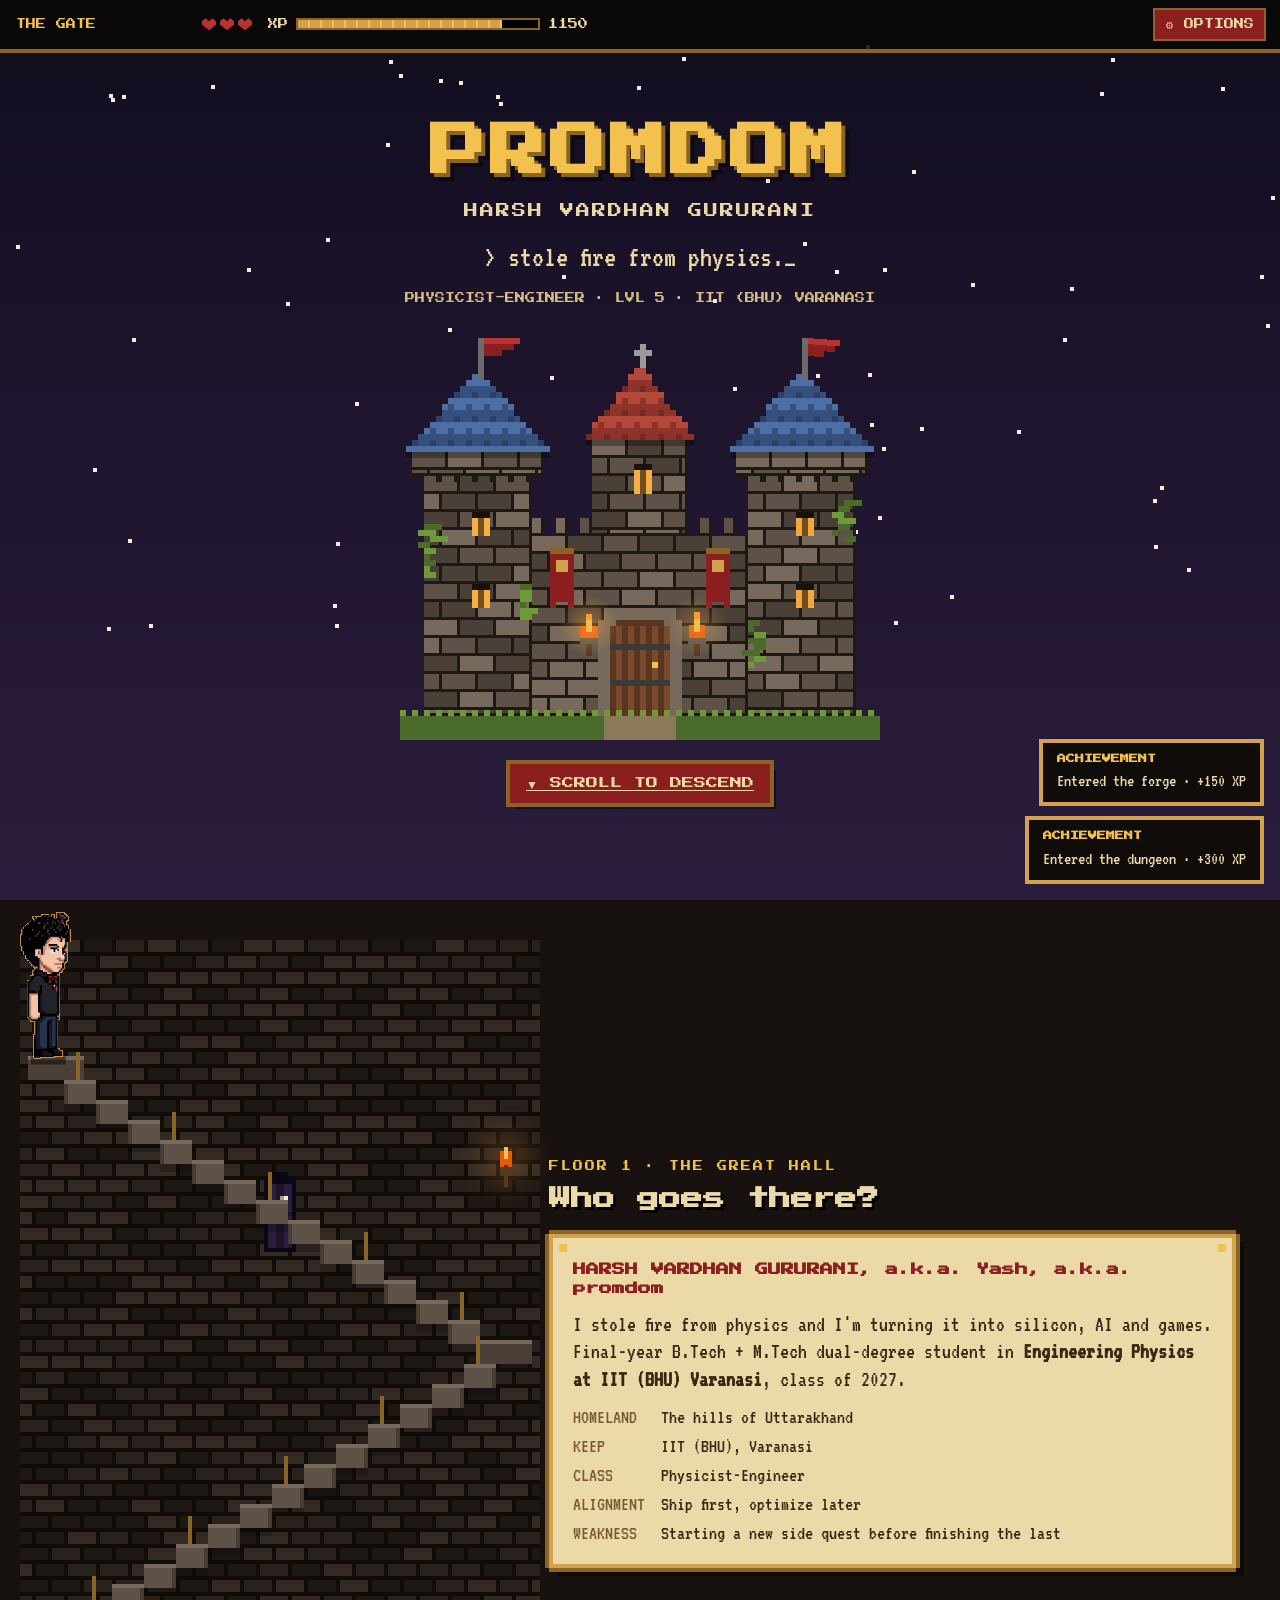
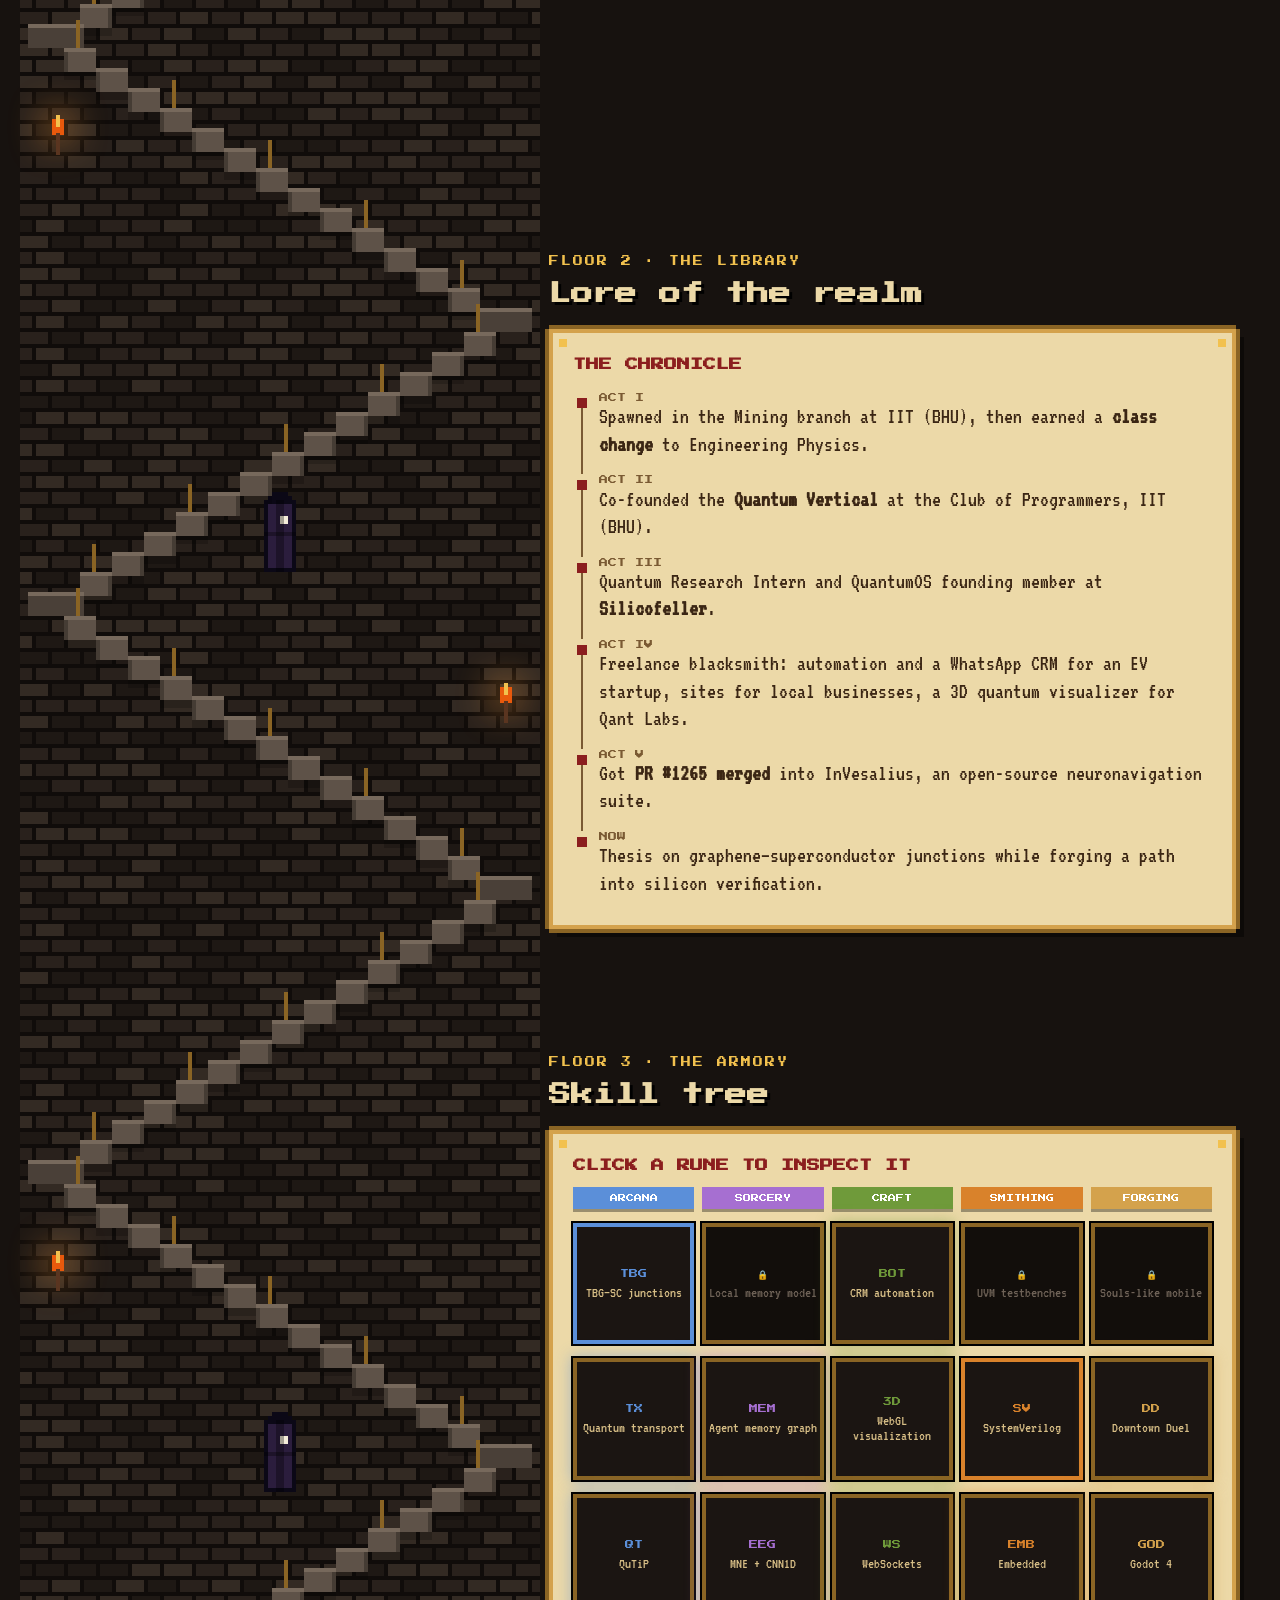
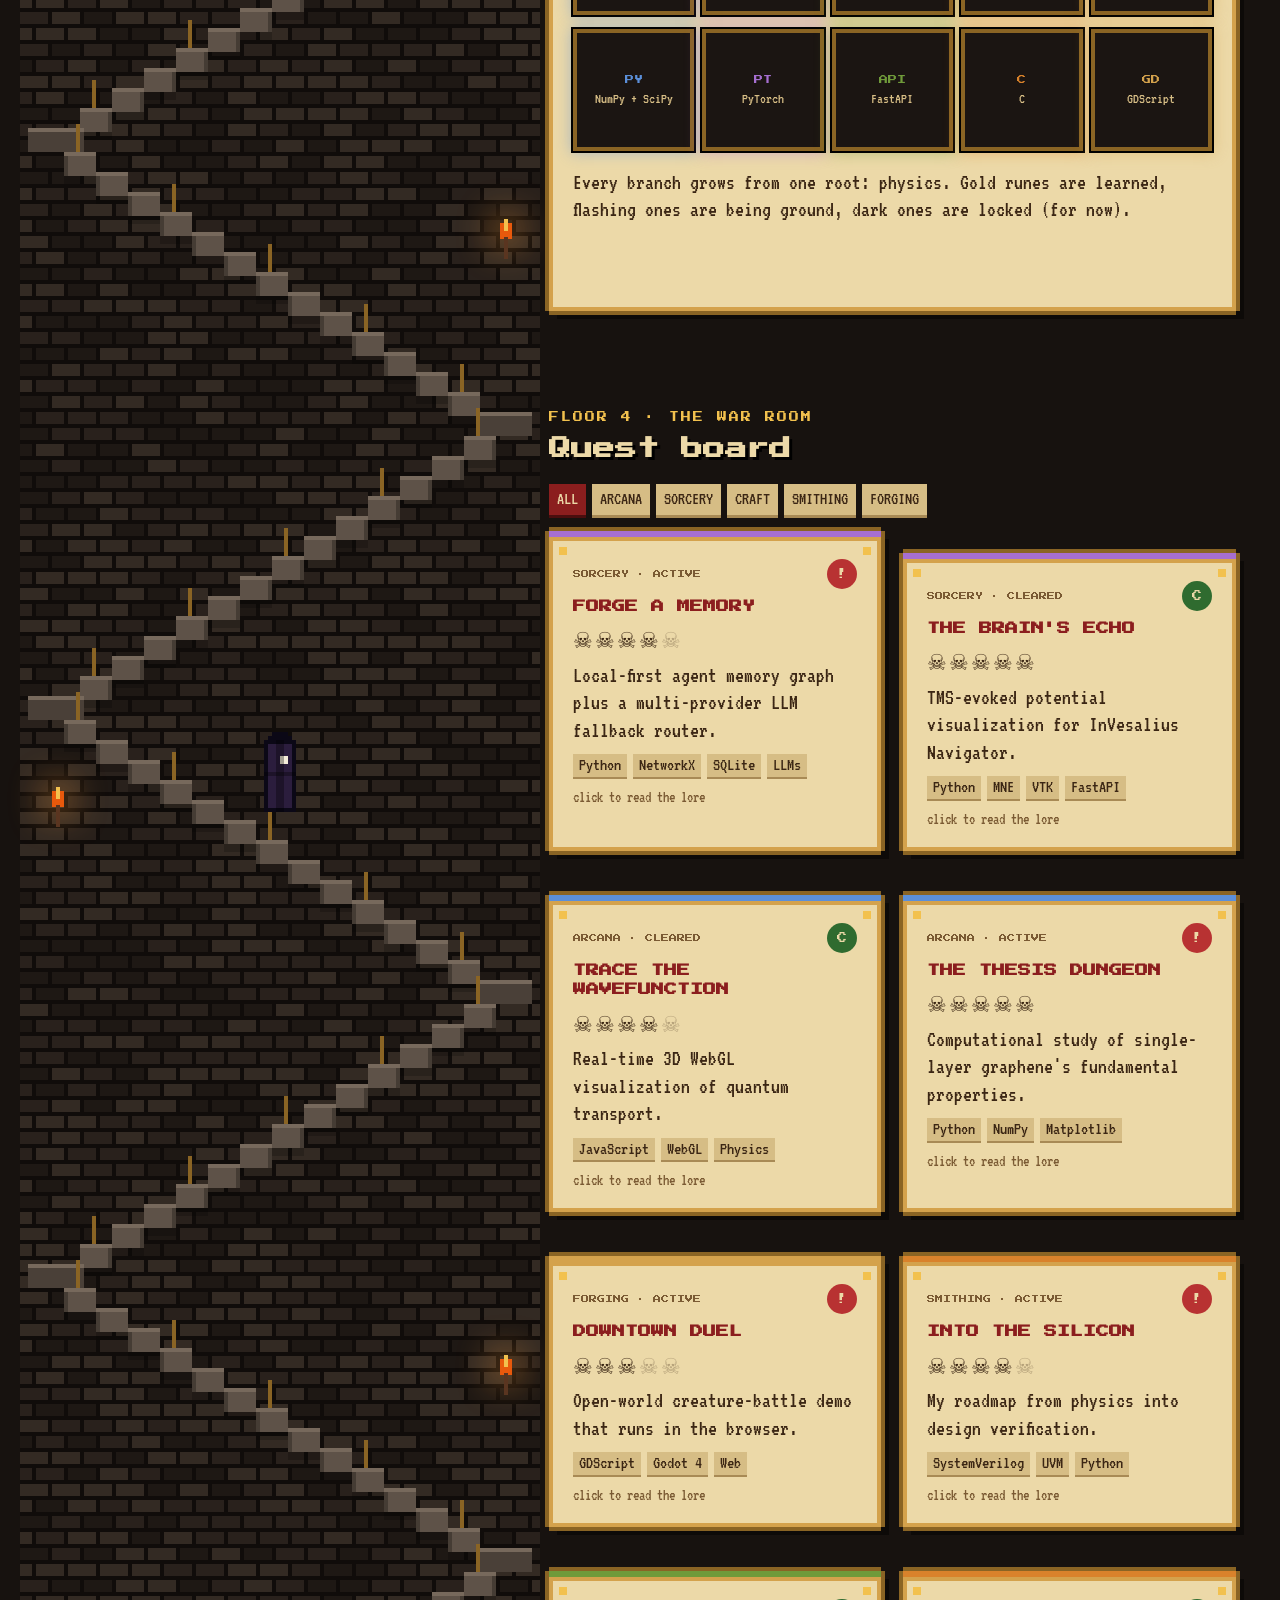
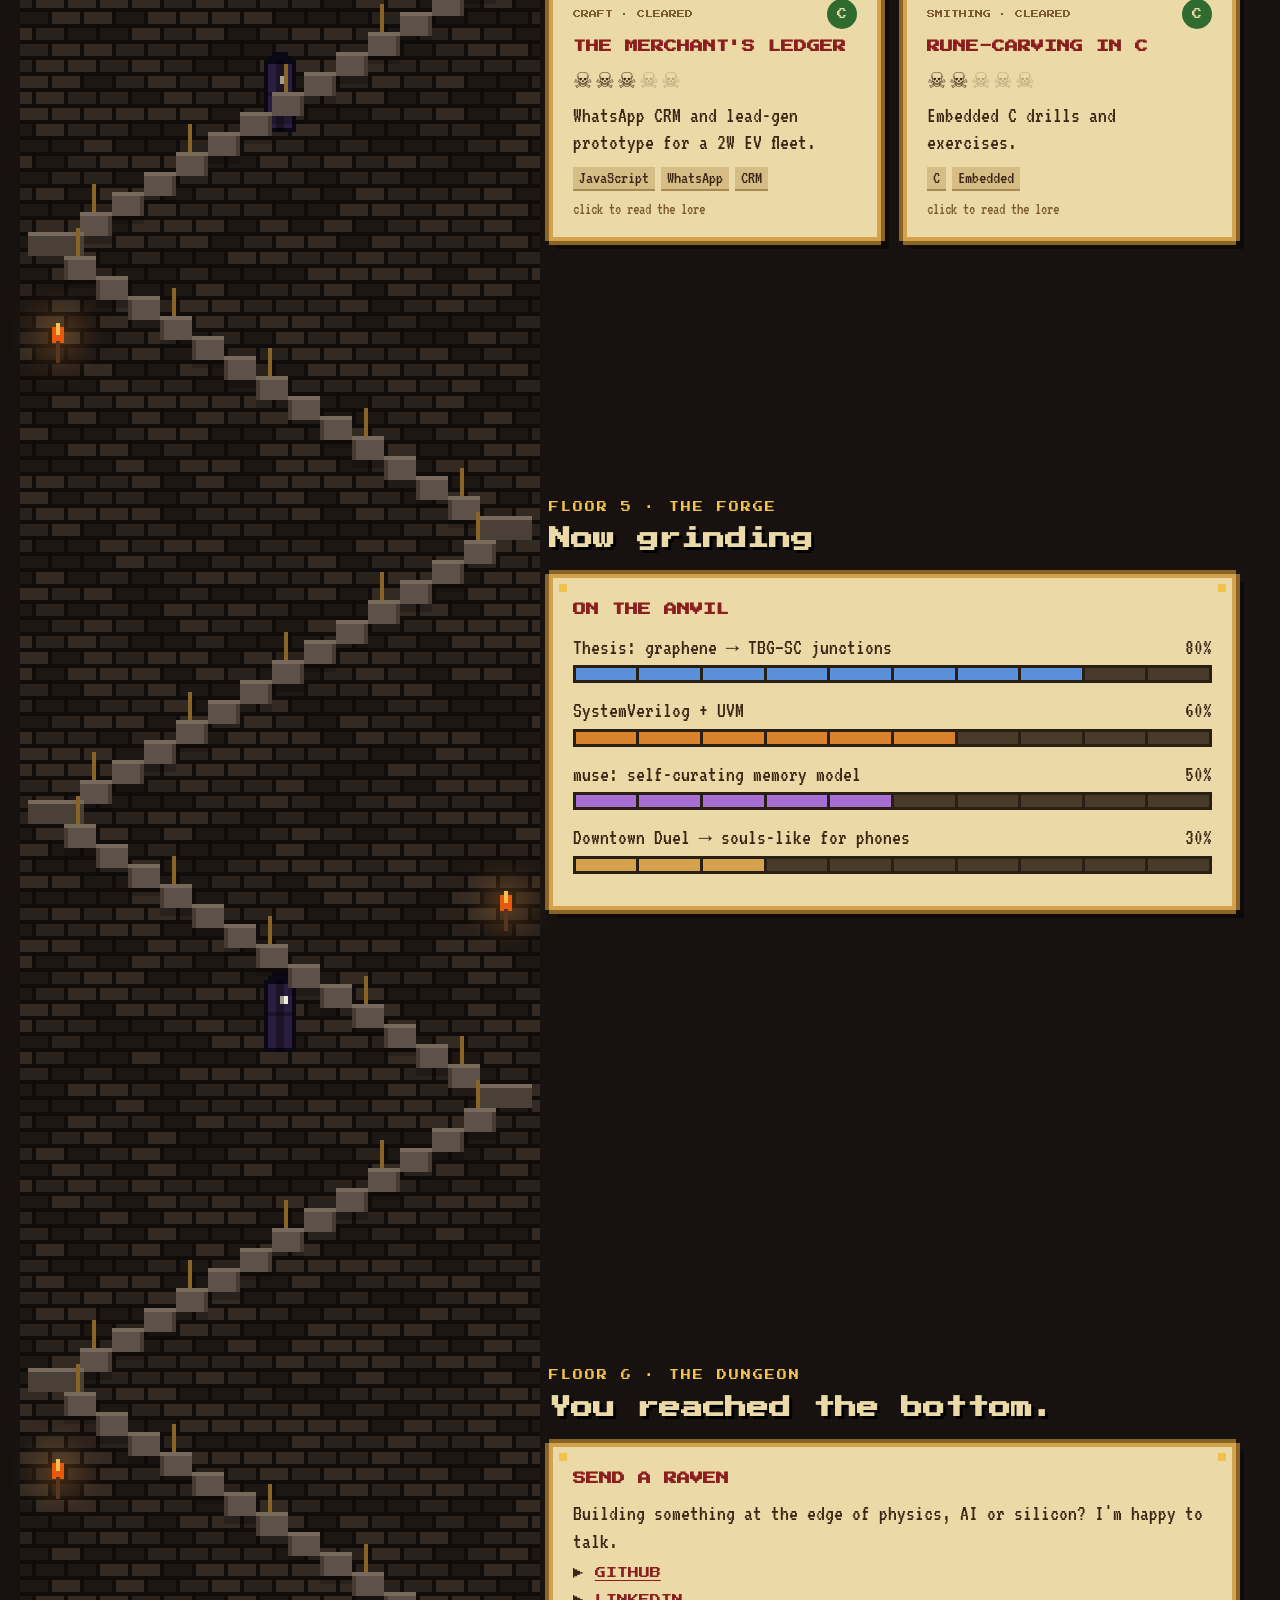
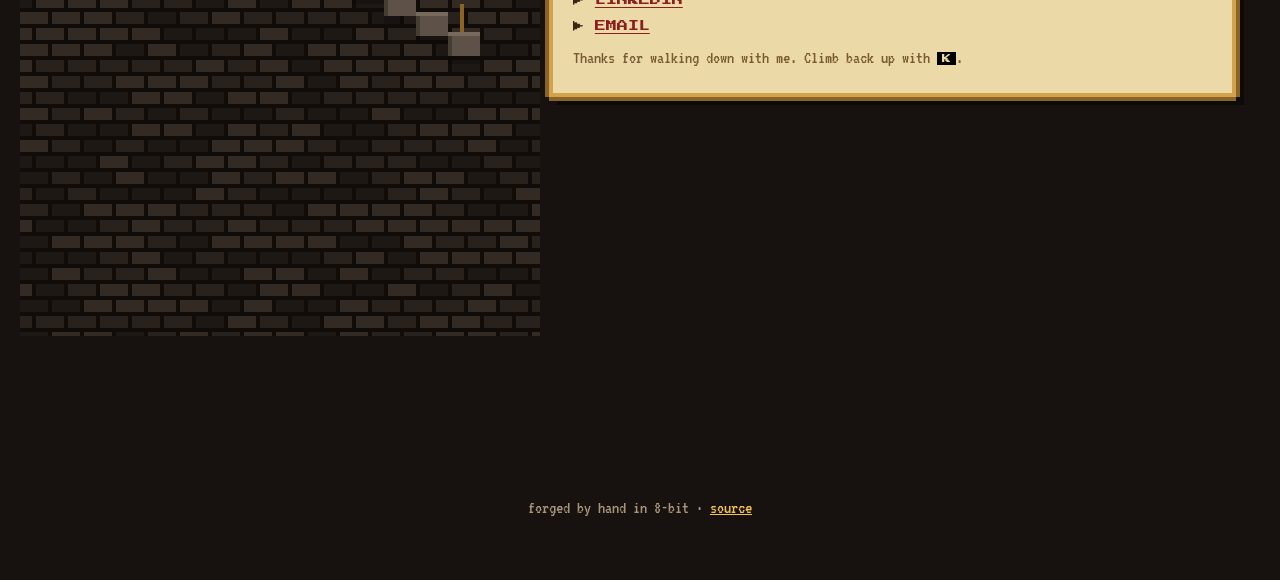
==== commit 111e437a: "Rename title to PROMDOM, add full name under it Co-Authored-By: Claude Opus 5.5 <noreply@anthropic.c" ====
--- a/docs/index.html
+++ b/docs/index.html
@@ -3,7 +3,7 @@
 <head>
 <meta charset="utf-8">
 <meta name="viewport" content="width=device-width, initial-scale=1">
-<title>PROMETHEUS · The Descent</title>
+<title>PROMDOM · Harsh Vardhan Gururani</title>
 <meta name="description" content="An 8-bit castle portfolio. Scroll down the stairs: physics, AI, silicon and games.">
 <link rel="icon" href="data:image/svg+xml,<svg xmlns='http://www.w3.org/2000/svg' viewBox='0 0 16 16'><rect x='6' y='9' width='4' height='7' fill='%235a3520'/><rect x='5' y='4' width='6' height='5' fill='%23e8590c'/><rect x='7' y='1' width='2' height='4' fill='%23f2c14e'/></svg>">
 <style>
@@ -236,7 +236,8 @@
 
 <header id="hero">
   <div class="stars" id="stars"></div>
-  <h1>PROMETHEUS</h1>
+  <h1>PROMDOM</h1>
+  <div class="px" style="font-size:clamp(10px,1.6vw,14px);color:var(--parch);margin-top:16px;letter-spacing:2px">HARSH VARDHAN GURURANI</div>
   <div class="sub"><span id="typed"></span><span class="cur">_</span></div>
   <div style="font-family:PS2P;font-size:10px;color:var(--parch2);margin-top:8px">PHYSICIST-ENGINEER · LVL 5 · IIT (BHU) VARANASI</div>
   <img class="castle" src="assets/castle.svg" alt="pixel castle at night">
@@ -255,7 +256,7 @@
       <div class="tag">FLOOR 1 · THE GREAT HALL</div>
       <h2>Who goes there?</h2>
       <div class="pbox">
-        <h3>PROMETHEUS, a.k.a. Yash</h3>
+        <h3>HARSH VARDHAN GURURANI, a.k.a. Yash, a.k.a. promdom</h3>
         <p>I stole fire from physics and I'm turning it into silicon, AI and games. Final-year B.Tech + M.Tech dual-degree student in <b>Engineering Physics at IIT (BHU) Varanasi</b>, class of 2027.</p>
         <div class="kv" style="margin-top:12px">
           <b>HOMELAND</b><span>The hills of Uttarakhand</span>
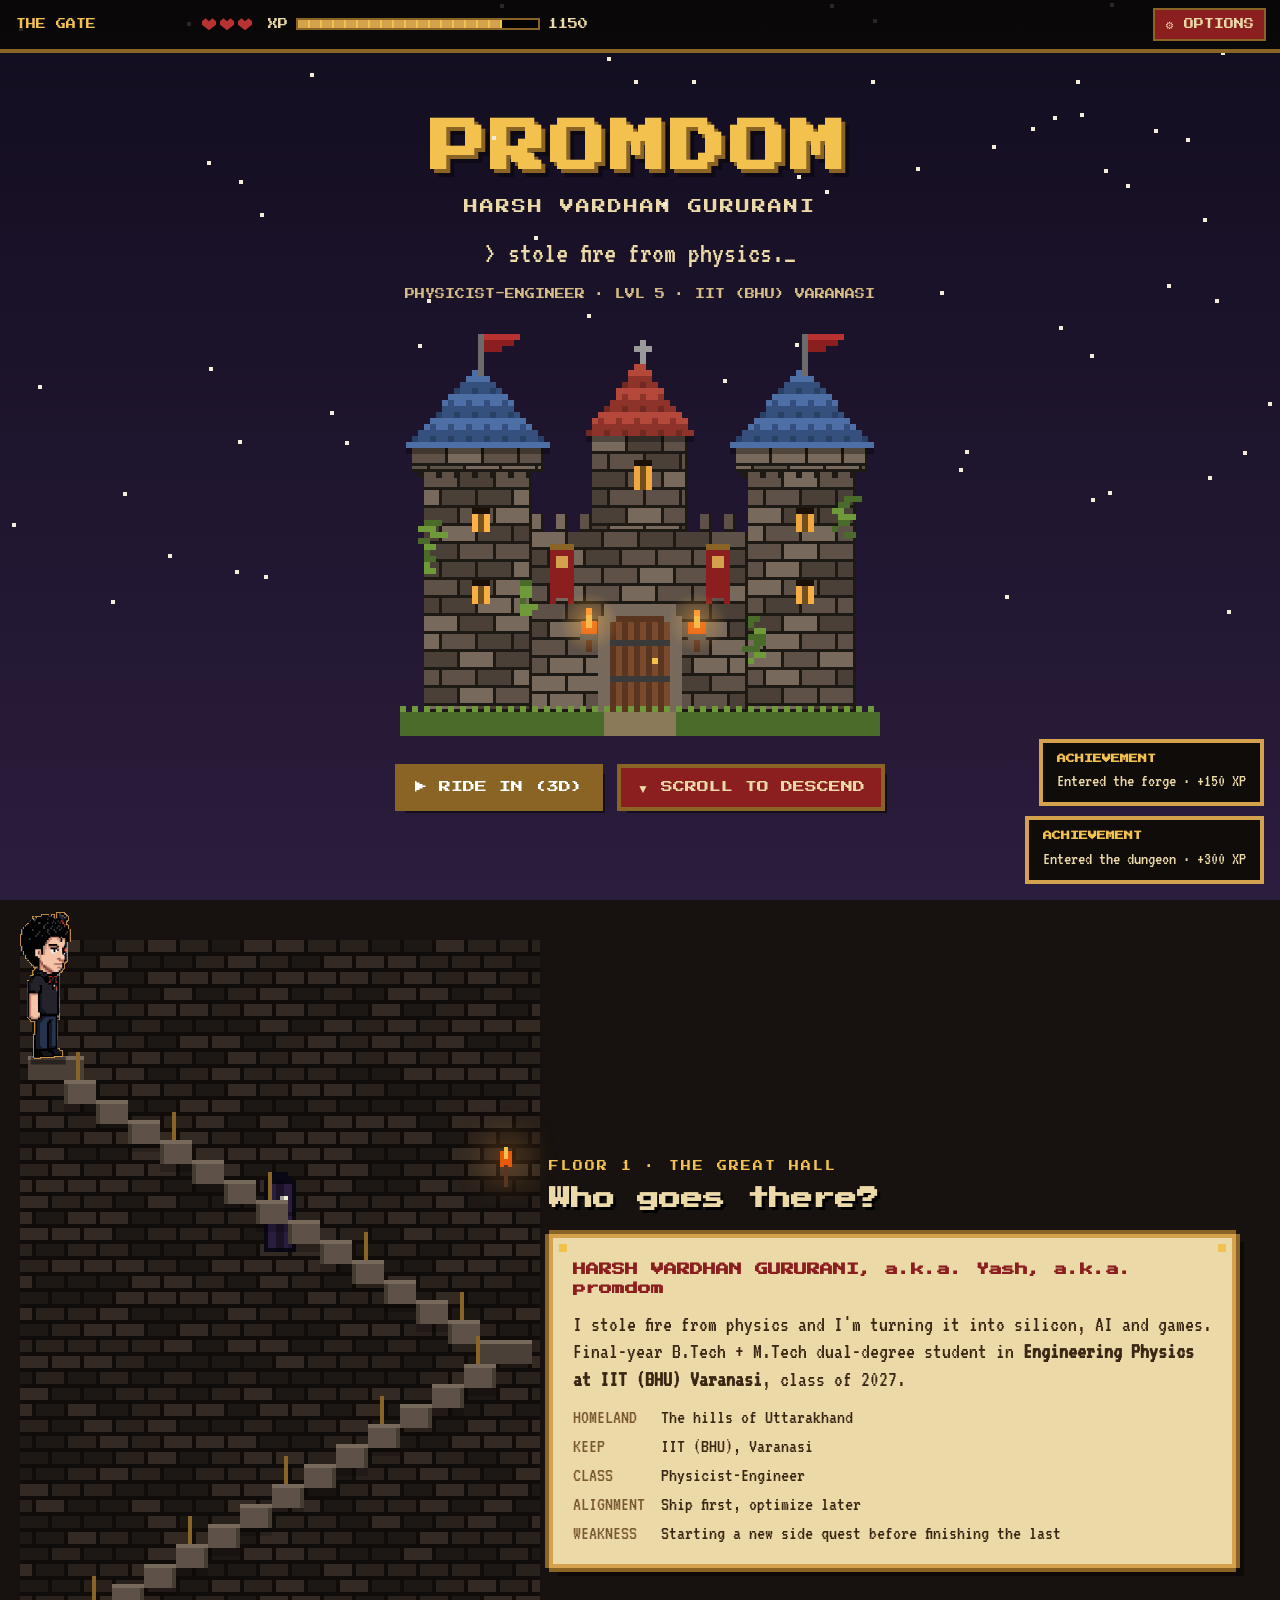
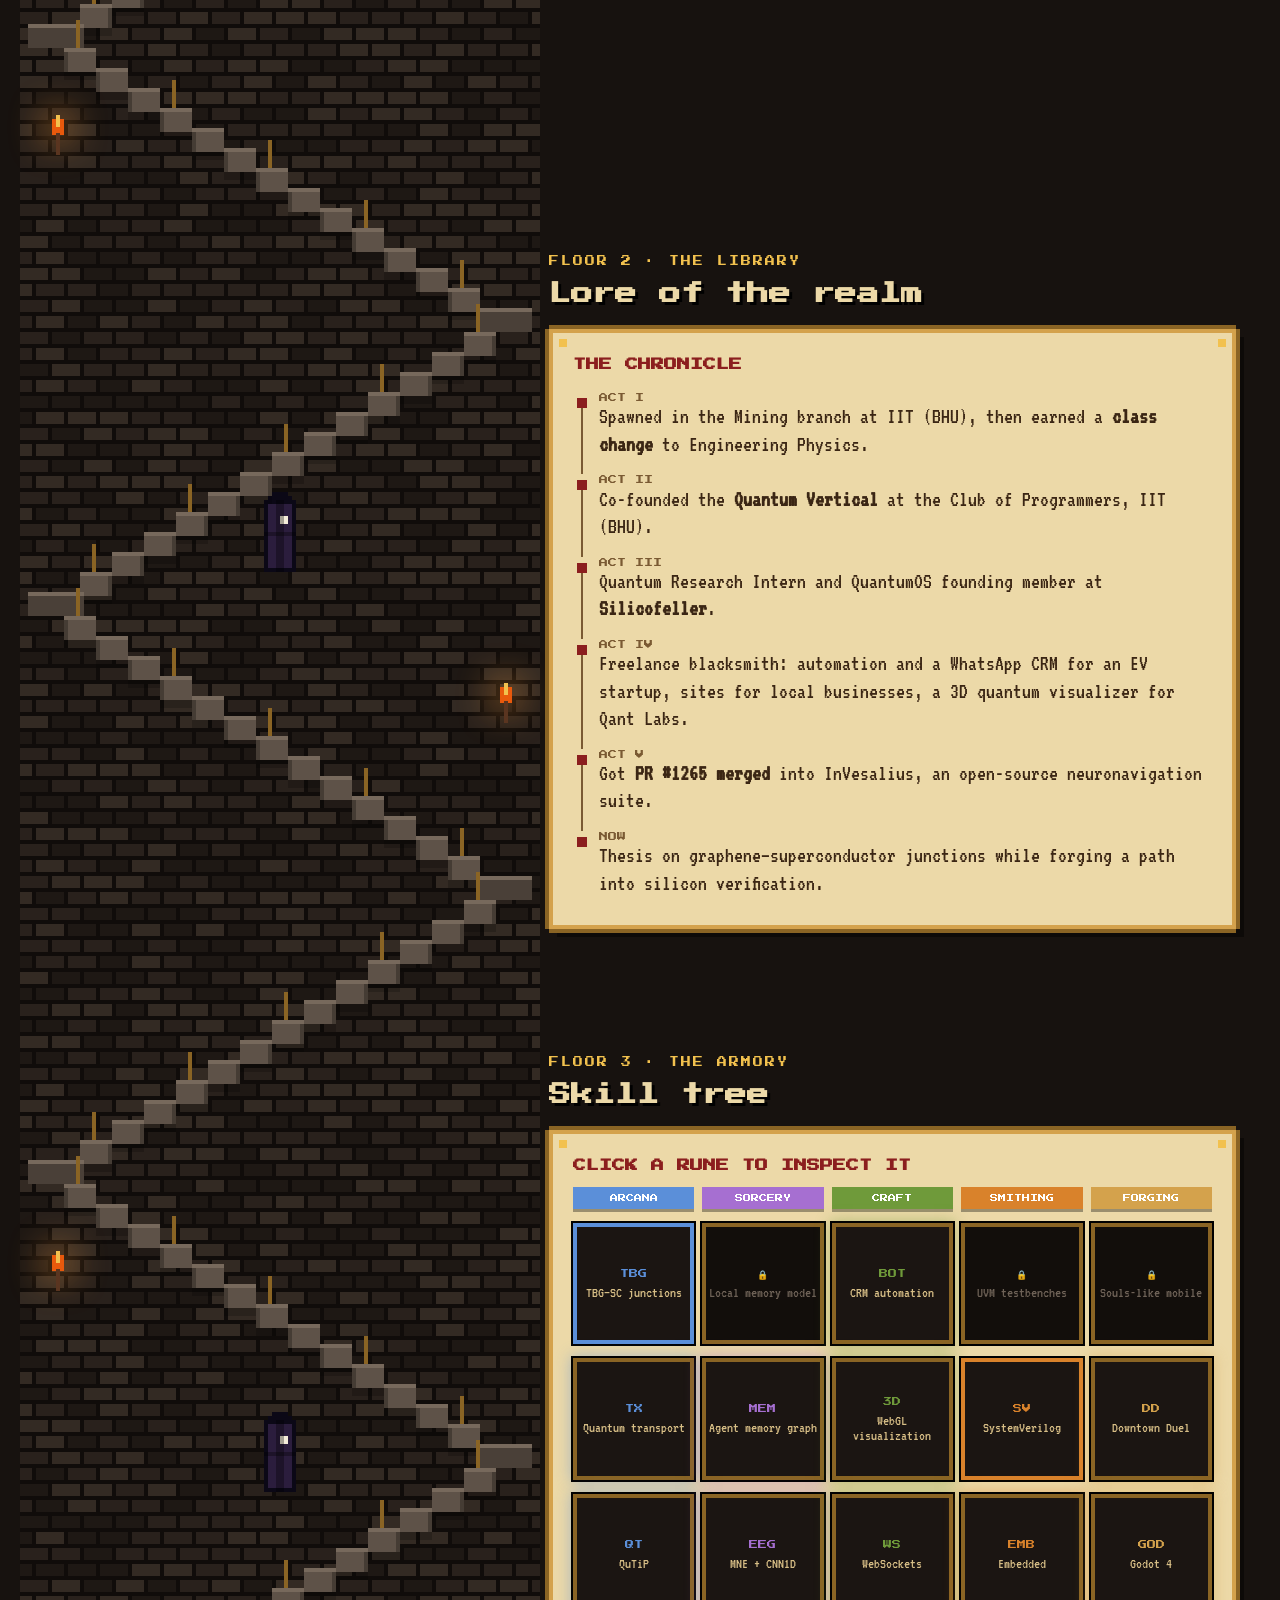
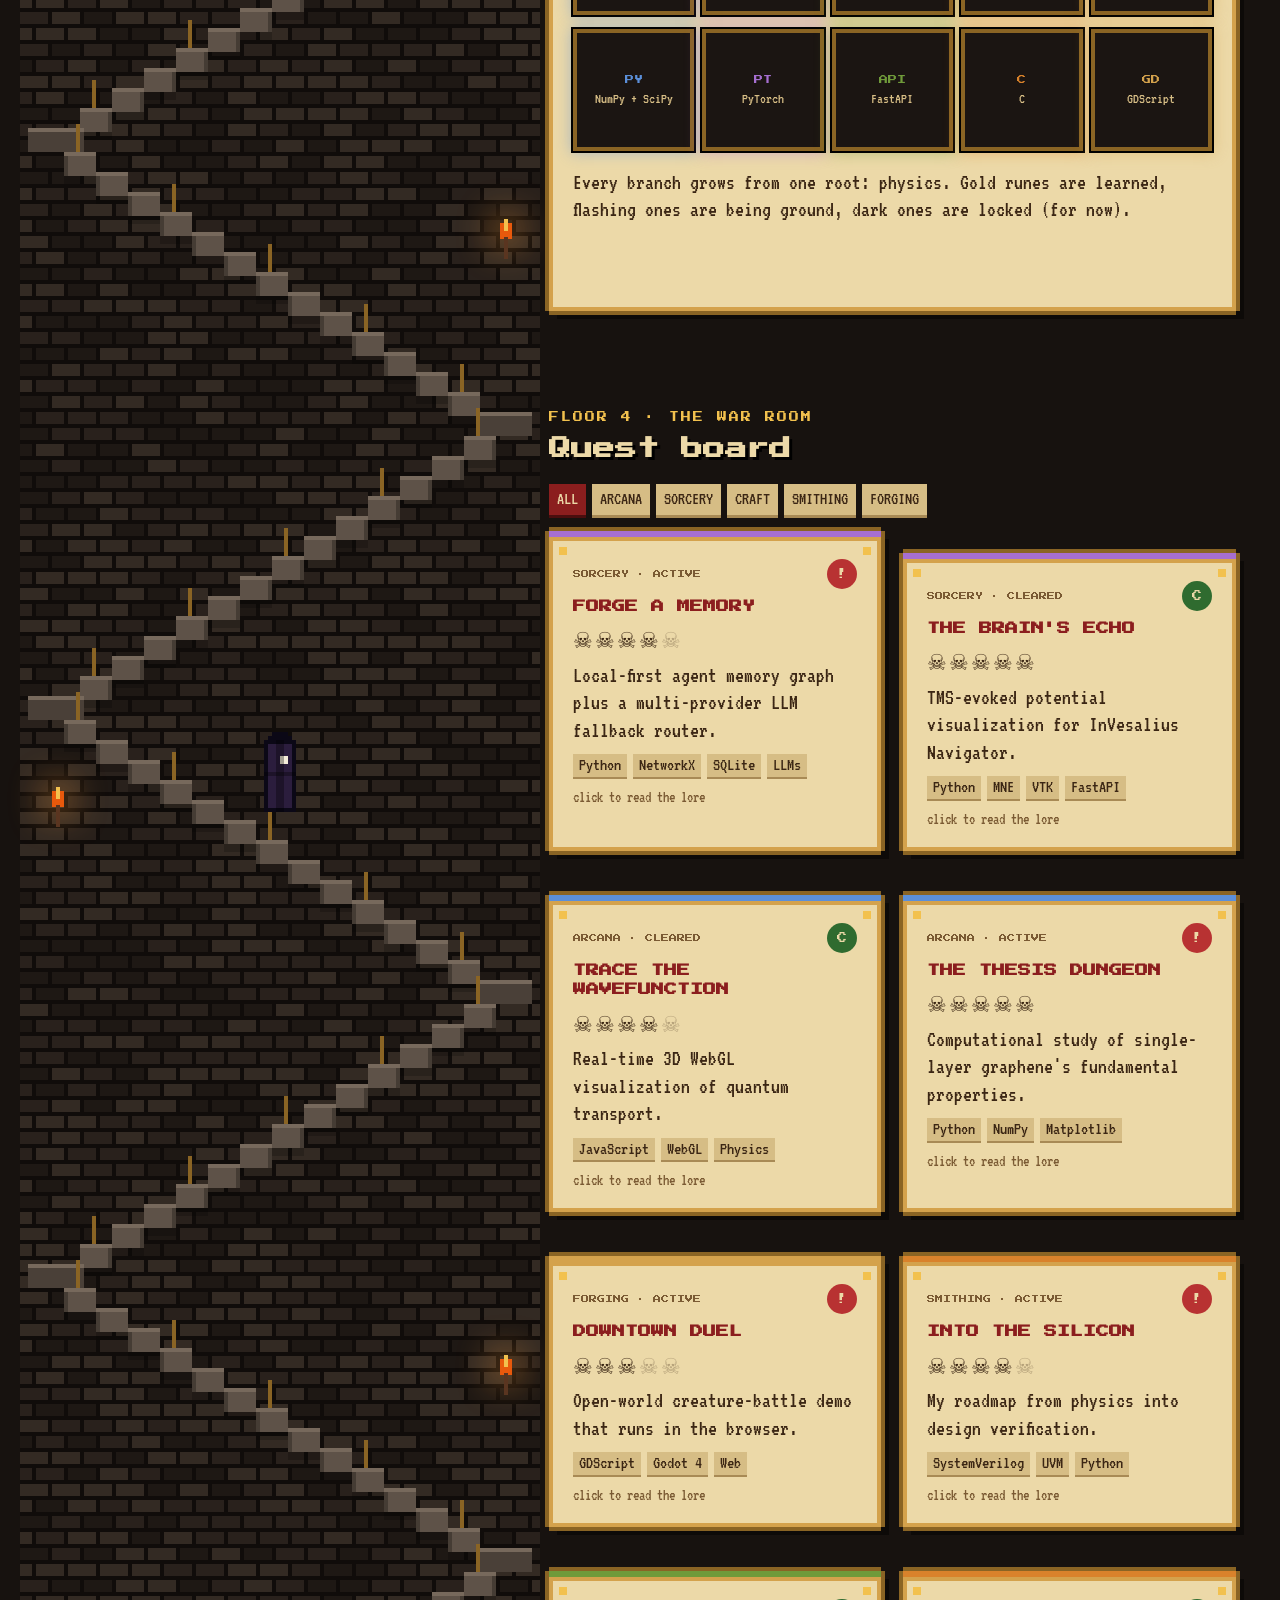
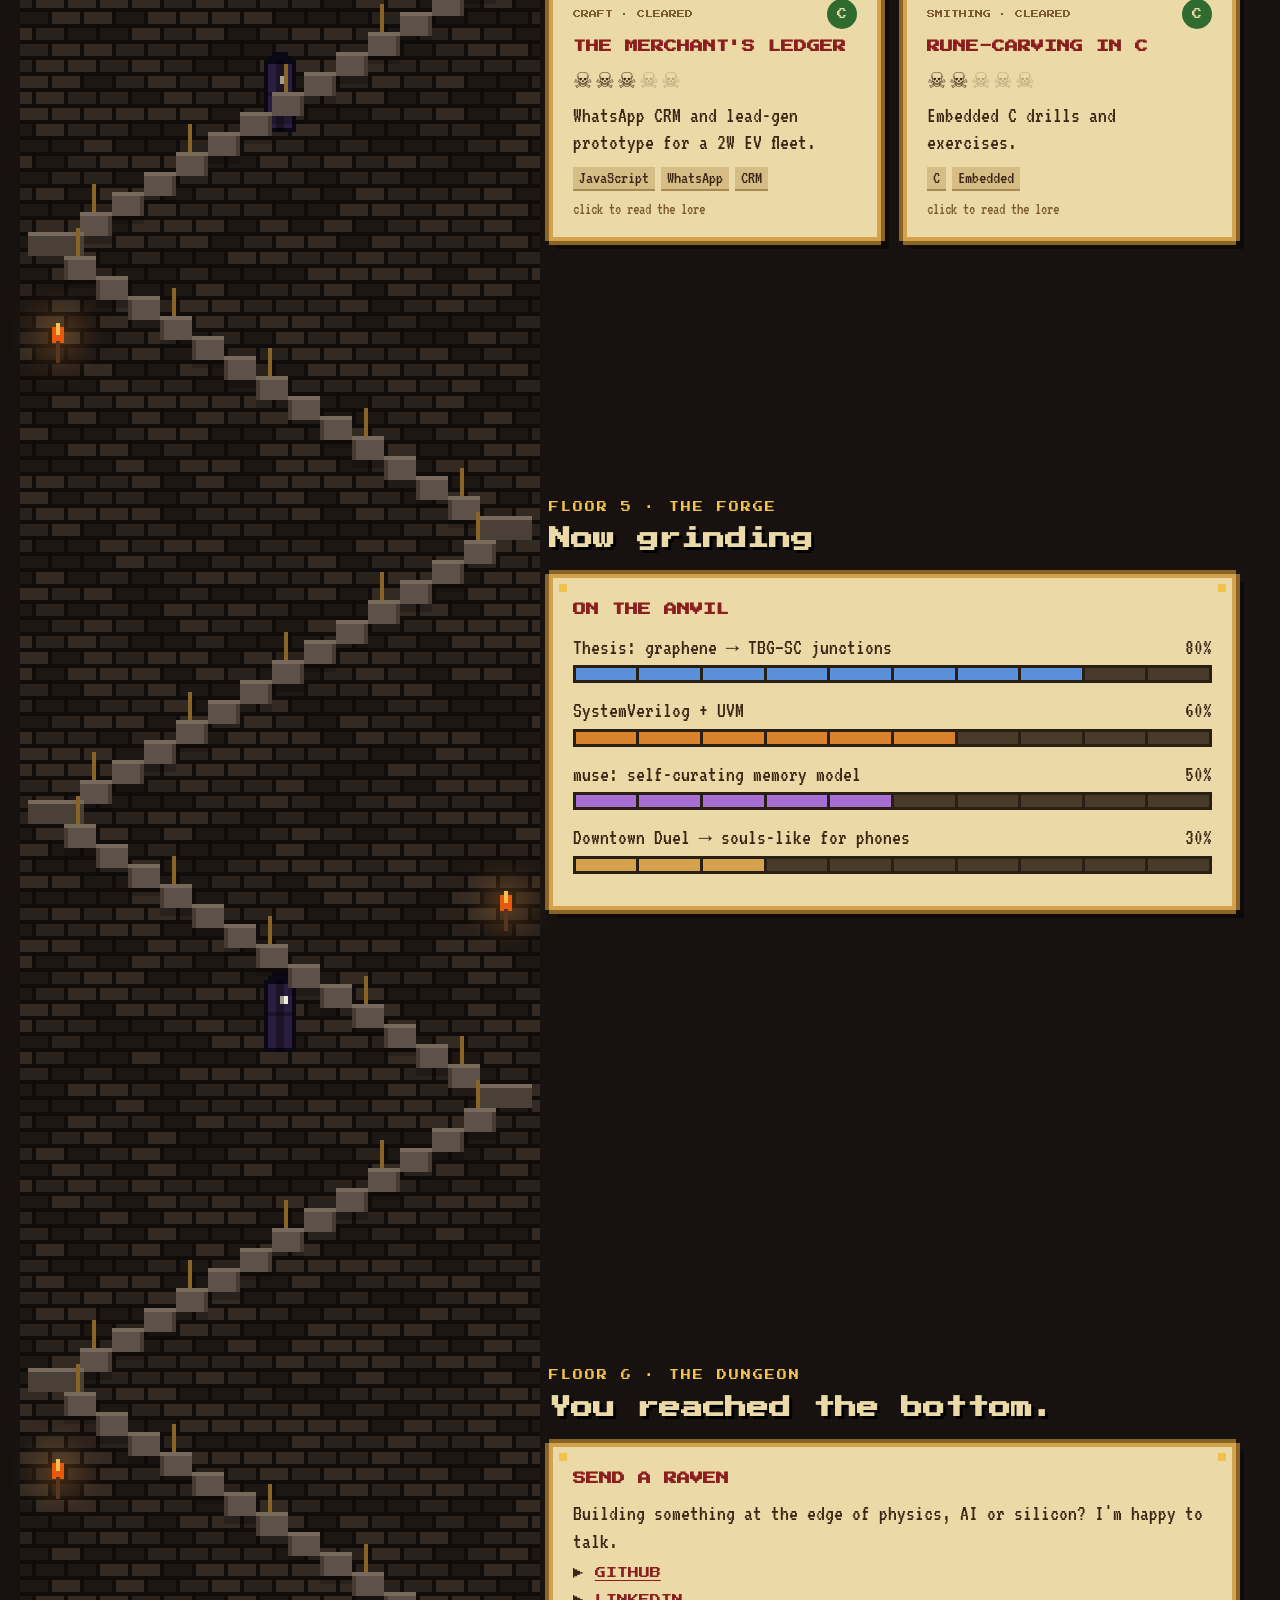
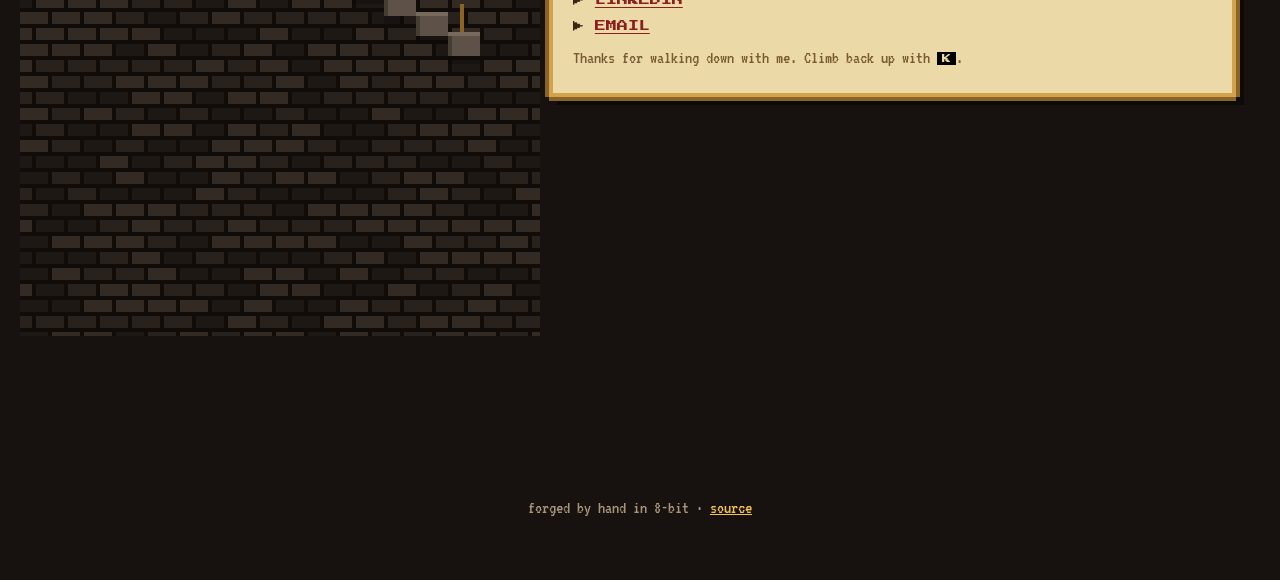
==== commit 737b131f: "Add 3D castle ride (three.js) behind the 2D castle - docs/dungeon/: flat 2D castle opens into a 3D h" ====
--- a/docs/index.html
+++ b/docs/index.html
@@ -95,6 +95,16 @@
 #hero .cta{position:relative;z-index:2;margin:18px 0 60px;font-family:PS2P;font-size:12px;color:var(--parch);
   background:var(--crim);padding:12px 16px;border:0;box-shadow:0 0 0 4px var(--goldd),6px 6px 0 rgba(0,0,0,.5);animation:bob 1s steps(2) infinite}
 @keyframes bob{50%{transform:translateY(4px)}}
+#hero .ctas{display:flex;gap:22px;flex-wrap:wrap;justify-content:center;position:relative;z-index:2}
+#hero .cta{text-decoration:none}
+#hero .cta.alt{background:var(--goldd);color:#fff;animation-delay:.5s}
+#gate{display:block;position:relative;z-index:1;cursor:pointer}
+#gate .castle{transition:transform .15s steps(2);transform-origin:50% 86%}
+#gate:hover .castle{transform:scale(1.03)}
+body.entering #gate .castle{transition:transform .9s cubic-bezier(.6,0,.9,.4);transform:scale(14)}
+body.entering #hero>*:not(#gate){opacity:0;transition:opacity .25s}
+#blackout{position:fixed;inset:0;background:#000;opacity:0;pointer-events:none;z-index:99;transition:opacity .45s .45s}
+body.entering #blackout{opacity:1}
 
 /* ---------- tower ---------- */
 #tower{position:relative;display:grid;grid-template-columns:minmax(260px,42%) 1fr;max-width:1240px;margin:0 auto;padding:40px 0 120px}
@@ -233,6 +243,7 @@
 </div>
 
 <div id="toasts"></div>
+<div id="blackout"></div>
 
 <header id="hero">
   <div class="stars" id="stars"></div>
@@ -240,8 +251,8 @@
   <div class="px" style="font-size:clamp(10px,1.6vw,14px);color:var(--parch);margin-top:16px;letter-spacing:2px">HARSH VARDHAN GURURANI</div>
   <div class="sub"><span id="typed"></span><span class="cur">_</span></div>
   <div style="font-family:PS2P;font-size:10px;color:var(--parch2);margin-top:8px">PHYSICIST-ENGINEER · LVL 5 · IIT (BHU) VARANASI</div>
-  <img class="castle" src="assets/castle.svg" alt="pixel castle at night">
-  <a class="cta" href="#f-hall">▼ SCROLL TO DESCEND</a>
+  <a id="gate" href="dungeon/#ride" title="Ride into the castle in 3D"><img class="castle" src="assets/castle.svg" alt="pixel castle at night: click to ride in, in 3D"></a>
+  <div class="ctas"><a class="cta alt" id="ride" href="dungeon/#ride">▶ RIDE IN (3D)</a><a class="cta" href="#f-hall">▼ SCROLL TO DESCEND</a></div>
 </header>
 
 <main id="tower">
@@ -327,70 +338,11 @@
 
 <footer>forged by hand in 8-bit · <a href="https://github.com/prometheus5863/prometheus5863">source</a></footer>
 
+<script src="data.js"></script>
 <script>
 (() => {
 /* ================= DATA ================= */
-const BR = [
-  {k:"ARCANA",  label:"Quantum",  c:"var(--a1)"},
-  {k:"SORCERY", label:"AI / ML",  c:"var(--a2)"},
-  {k:"CRAFT",   label:"Systems",  c:"var(--a3)"},
-  {k:"SMITHING",label:"Silicon",  c:"var(--a4)"},
-  {k:"FORGING", label:"Gamedev",  c:"var(--a5)"},
-];
-// rows top→bottom (top = most advanced)
-const TREE = [
- [["TBG","TBG–SC junctions","g","My M.Tech thesis: quantum transport in twisted bilayer graphene–superconductor junctions.","single-layer-graphene-structure"],
-  ["LLM","Local memory model","l","Next for muse: a small local model that curates and groups its own memory graph.","muse-memory"],
-  ["BOT","CRM automation","u","WhatsApp-based CRM and lead generation for a two-wheeler EV fleet.","triev-whatsapp-crm"],
-  ["UVM","UVM testbenches","l","Locked: class-based verification with UVM. On the roadmap.","Design-Verification-Roadmap"],
-  ["SL","Souls-like mobile","l","Locked: a souls-like built for phones. Dream boss fight.",""]],
- [["TX","Quantum transport","u","Transmission, wavefunction propagation, potential landscapes; rendered live in WebGL.","quantumtrace"],
-  ["MEM","Agent memory graph","u","Embeddings → NetworkX over SQLite, community detection, multi-provider LLM fallback.","muse-memory"],
-  ["3D","WebGL visualization","u","Real-time 3D physics visuals in the browser.","quantumtrace"],
-  ["SV","SystemVerilog","g","Grinding now: RTL, assertions, and verification flows.","Design-Verification-Roadmap"],
-  ["DD","Downtown Duel","u","Open-world creature battler: 9 zones, 61 animated monsters, lock-on combat.","downtown-duel"]],
- [["QT","QuTiP","u","Open quantum systems in Python. I keep a fork around for experiments.","qutip"],
-  ["EEG","MNE + CNN1D","u","TMS-EEG preprocessing and artifact rejection: CNN1D F1 0.936, LaBraM variant F1 0.976.","invesalius-tep-gsoc2026"],
-  ["WS","WebSockets","u","Live EEG streaming with async sessions and broadcast.","invesalius-tep-gsoc2026"],
-  ["EMB","Embedded","u","Embedded C on microcontrollers.","embedded-systems-software"],
-  ["GOD","Godot 4","u","Scenes, AI, animation trees; web export.","downtown-duel"]],
- [["PY","NumPy + SciPy","u","The spellbook every physicist carries.",""],
-  ["PT","PyTorch","u","Training and evaluating signal models.","invesalius-tep-gsoc2026"],
-  ["API","FastAPI","u","Async backends, deployed on Render.","invesalius-tep-gsoc2026"],
-  ["C","C","u","Pointers, registers, and patience.","embedded-systems-software"],
-  ["GD","GDScript","u","Godot's native tongue.","downtown-duel"]],
-];
-const QUESTS = [
- {r:"muse-memory",t:"Forge a Memory",b:"SORCERY",s:"ACTIVE",d:4,tags:["Python","NetworkX","SQLite","LLMs"],
-  x:"Local-first agent memory graph plus a multi-provider LLM fallback router.",
-  lore:"Local embeddings feed a NetworkX graph persisted in SQLite; community detection groups memories. When one provider fails, the router falls through to the next."},
- {r:"invesalius-tep-gsoc2026",t:"The Brain's Echo",b:"SORCERY",s:"CLEARED",d:5,tags:["Python","MNE","VTK","FastAPI"],
-  x:"TMS-evoked potential visualization for InVesalius Navigator.",
-  lore:"Three synchronized views: butterfly plot, topographic map, VTK cortical surface. Full MNE preprocessing. Artifact rejection: CNN1D F1 0.936, LaBraM variant F1 0.976. PR #1265 merged upstream.",
-  demo:"https://invesalius-tep-gsoc2026.onrender.com/docs"},
- {r:"quantumtrace",t:"Trace the Wavefunction",b:"ARCANA",s:"CLEARED",d:4,tags:["JavaScript","WebGL","Physics"],
-  x:"Real-time 3D WebGL visualization of quantum transport.",
-  lore:"Wavefunction propagation, transmission coefficients and potential landscapes you can orbit. Built for Qant Labs."},
- {r:"single-layer-graphene-structure",t:"The Thesis Dungeon",b:"ARCANA",s:"ACTIVE",d:5,tags:["Python","NumPy","Matplotlib"],
-  x:"Computational study of single-layer graphene's fundamental properties.",
-  lore:"Groundwork for the final boss: twisted bilayer graphene–superconductor junctions (M.Tech thesis, 2027)."},
- {r:"downtown-duel",t:"Downtown Duel",b:"FORGING",s:"ACTIVE",d:3,tags:["GDScript","Godot 4","Web"],
-  x:"Open-world creature-battle demo that runs in the browser.",
-  lore:"Nine connected zones on a looping road network, 61 animated monsters with simple AI, real-time lock-on combat, and armor that changes the hero's look."},
- {r:"Design-Verification-Roadmap",t:"Into the Silicon",b:"SMITHING",s:"ACTIVE",d:4,tags:["SystemVerilog","UVM","Python"],
-  x:"My roadmap from physics into design verification.",
-  lore:"Verilog and SystemVerilog, UVM testbenches, assertions and formal verification, and the industry flow around them."},
- {r:"triev-whatsapp-crm",t:"The Merchant's Ledger",b:"CRAFT",s:"CLEARED",d:3,tags:["JavaScript","WhatsApp","CRM"],
-  x:"WhatsApp CRM and lead-gen prototype for a 2W EV fleet.",lore:"Built as freelance work for an EV startup run by an IIT (BHU) alum."},
- {r:"embedded-systems-software",t:"Rune-Carving in C",b:"SMITHING",s:"CLEARED",d:2,tags:["C","Embedded"],
-  x:"Embedded C drills and exercises.",lore:"Where the silicon branch started."},
-];
-const GRIND = [
- ["Thesis: graphene → TBG–SC junctions",8,"var(--a1)"],
- ["SystemVerilog + UVM",6,"var(--a4)"],
- ["muse: self-curating memory model",5,"var(--a2)"],
- ["Downtown Duel → souls-like for phones",3,"var(--a5)"],
-];
+const {BR, TREE, QUESTS, GRIND} = window.PROM;
 const LINES = ["Mind the third step. It's loose.","I stole fire. Still waiting on the gods' patch notes.",
  "Have you tried turning the Hamiltonian off and on again?","This castle runs on Python and spite.",
  "Every stair is a quantized energy level.","Click the runes in the Armory.","Down here, the Wi-Fi is terrible."];
@@ -431,6 +383,14 @@
   else if(ci > 0){ ci--; setTimeout(type, 22); }
   else { del = false; pi = (pi+1) % phrases.length; setTimeout(type, 300); }
 })();
+
+/* 2D castle → 3D ride: zoom through the gate, then hand over to the three.js page */
+document.querySelectorAll("#gate,#ride").forEach(a => a.addEventListener("click", ev => {
+  if (S.reduce || ev.metaKey || ev.ctrlKey) return;
+  ev.preventDefault(); document.body.classList.add("entering");
+  setTimeout(() => { location.href = a.href; }, 950);
+}));
+addEventListener("pageshow", () => document.body.classList.remove("entering"));
 
 /* ================= SKILL TREE ================= */
 const treeEl = document.getElementById("tree"), info = document.getElementById("nodeinfo");
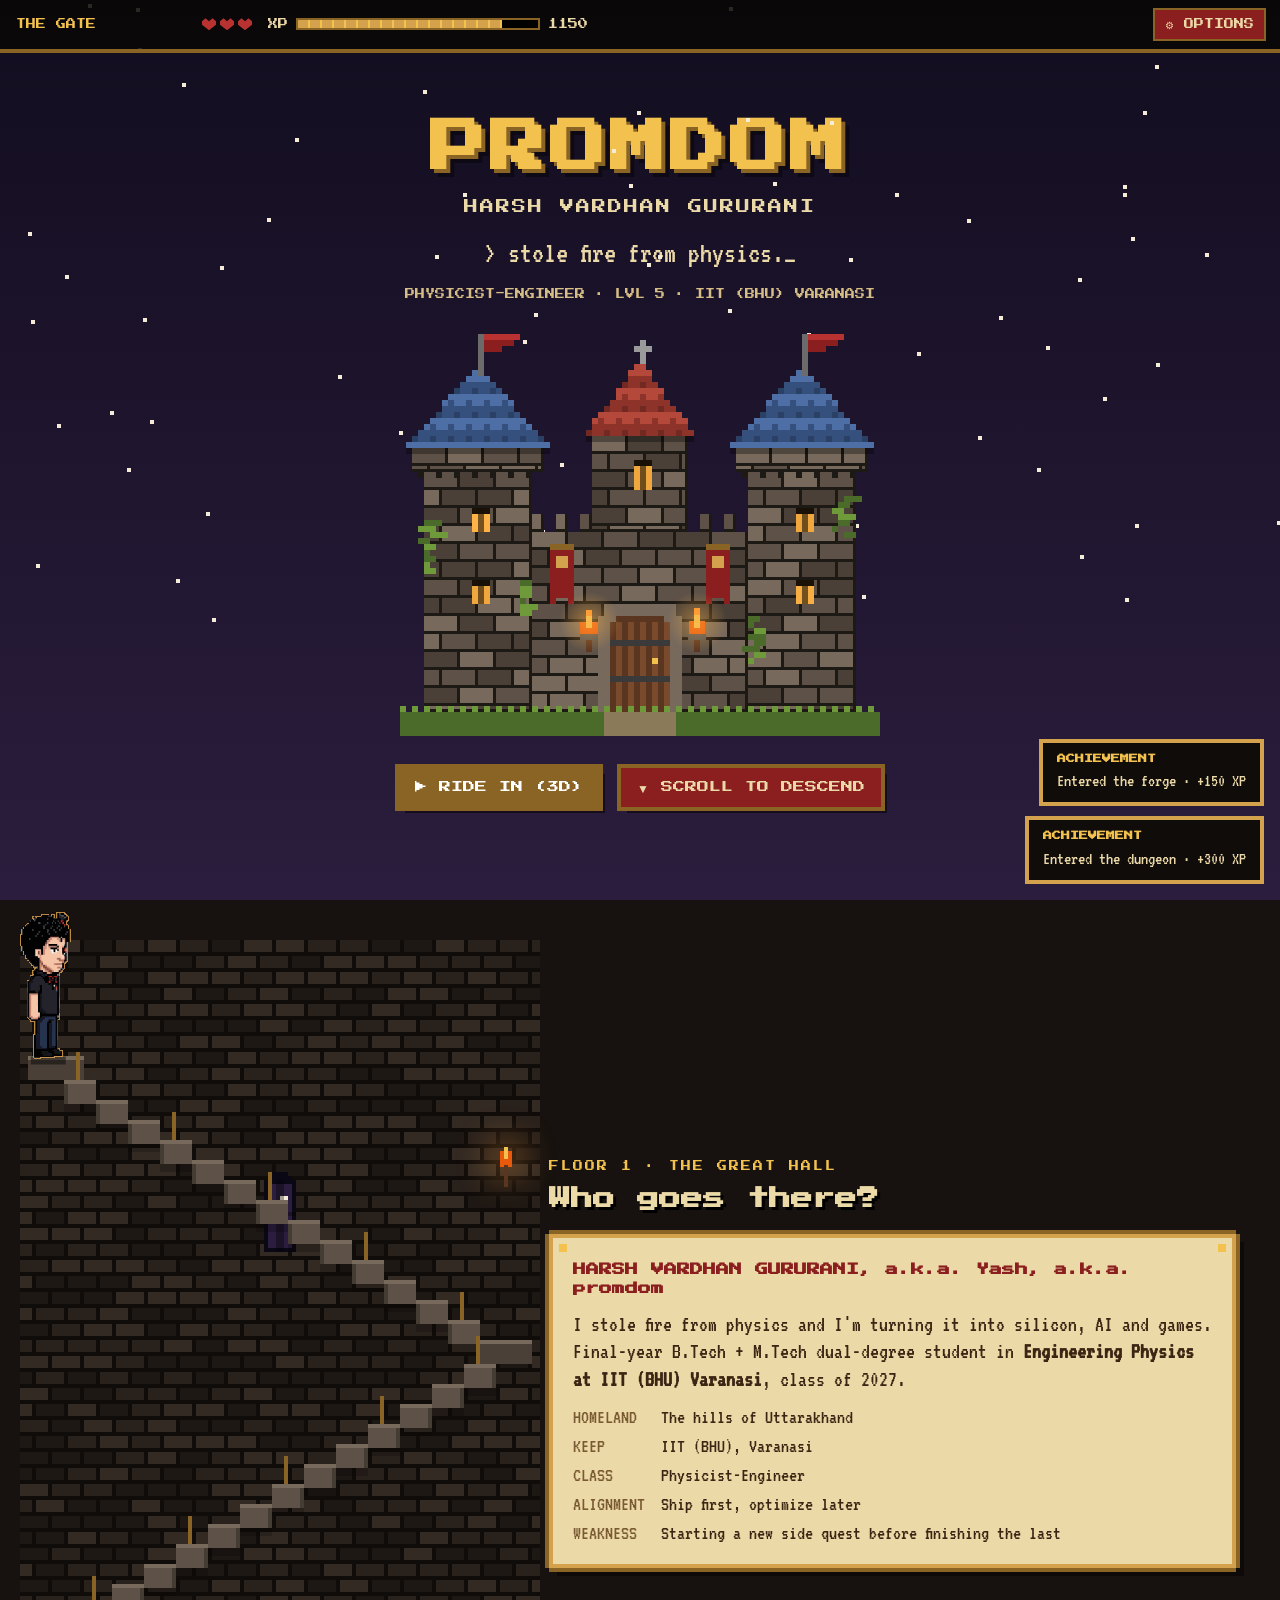
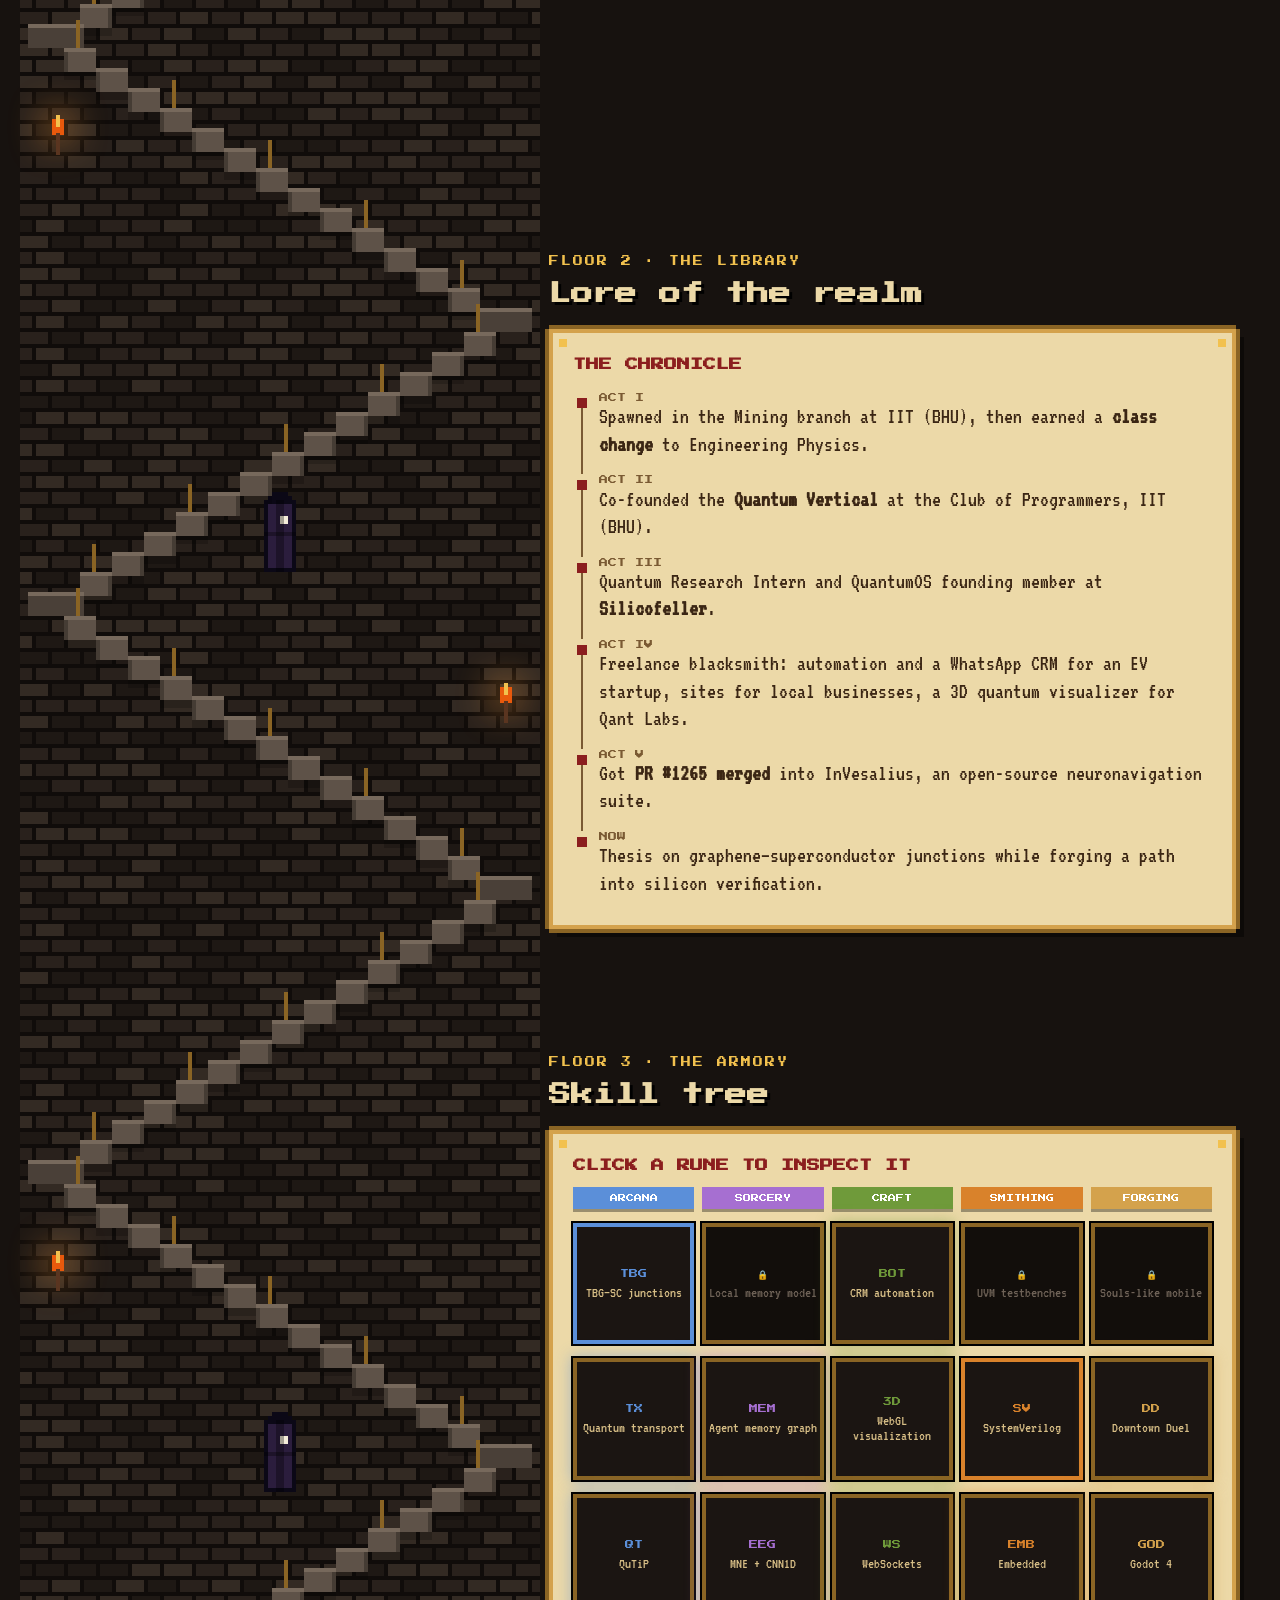
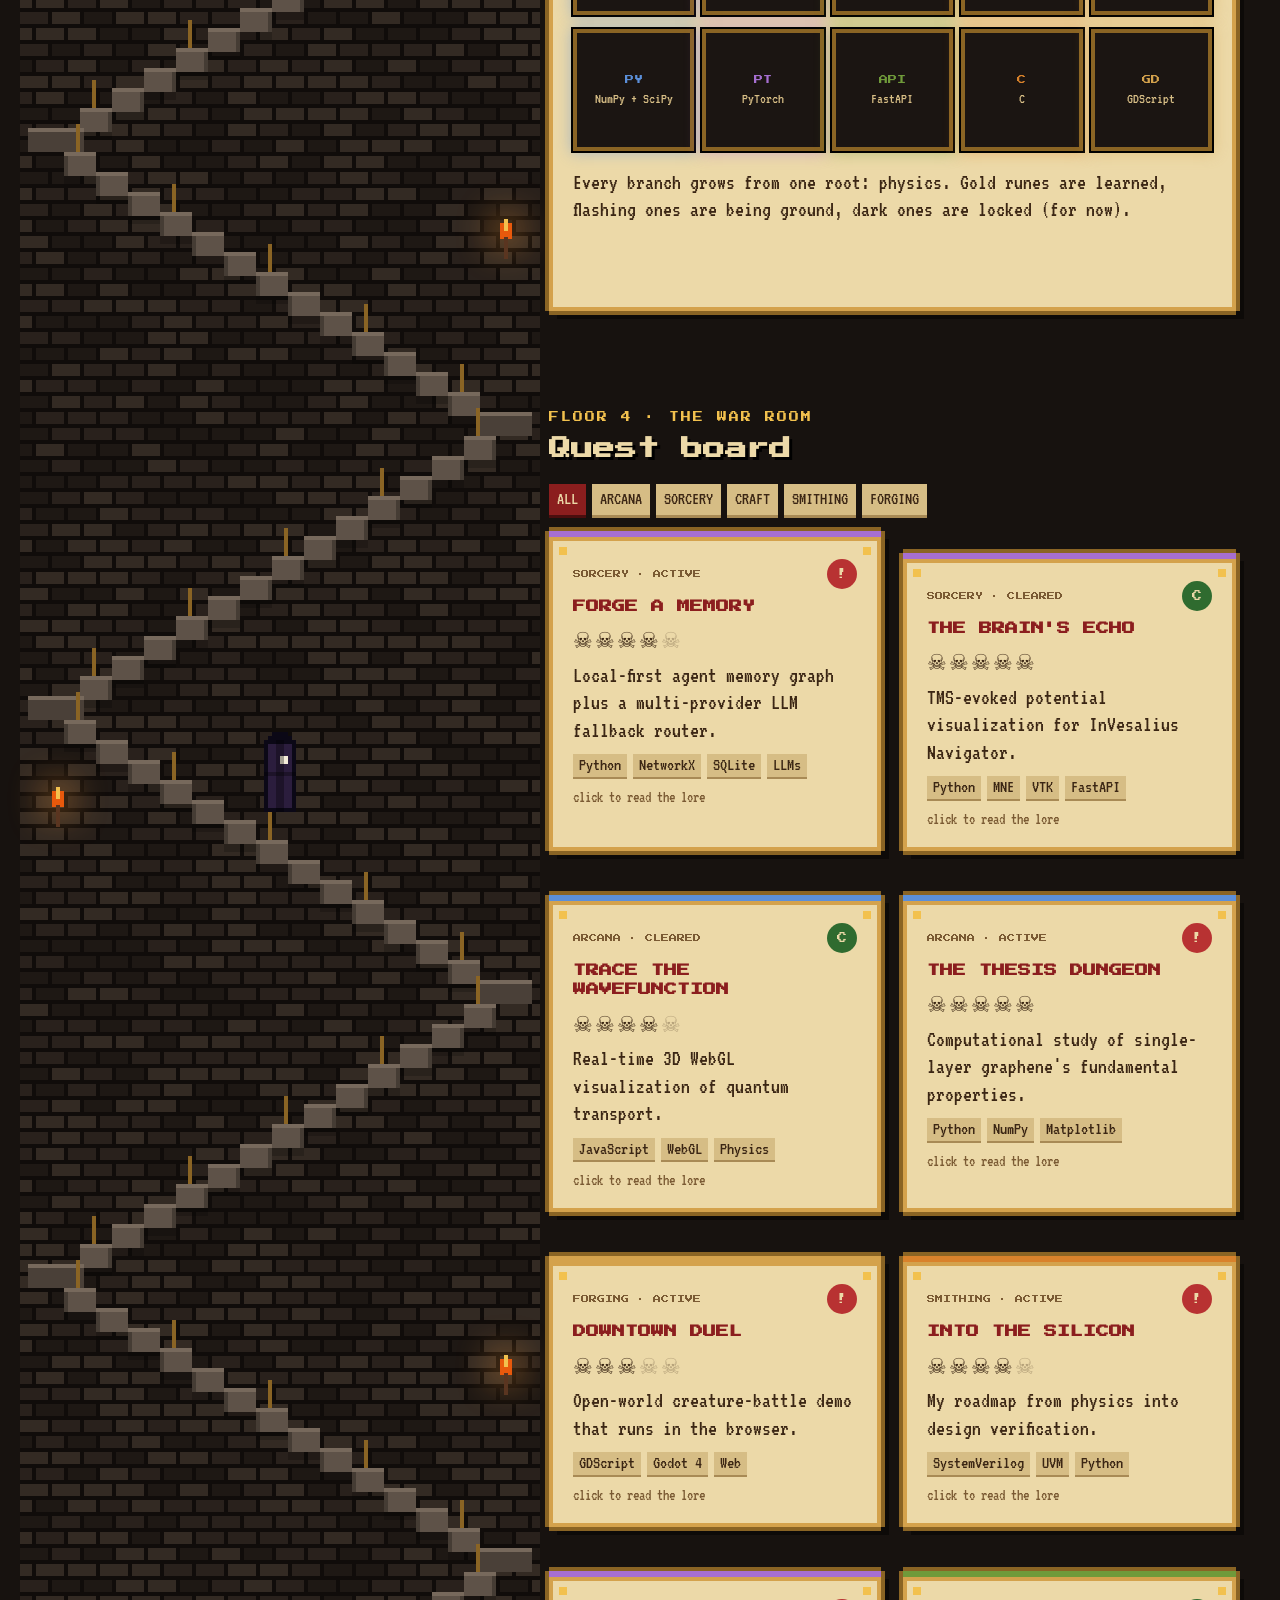
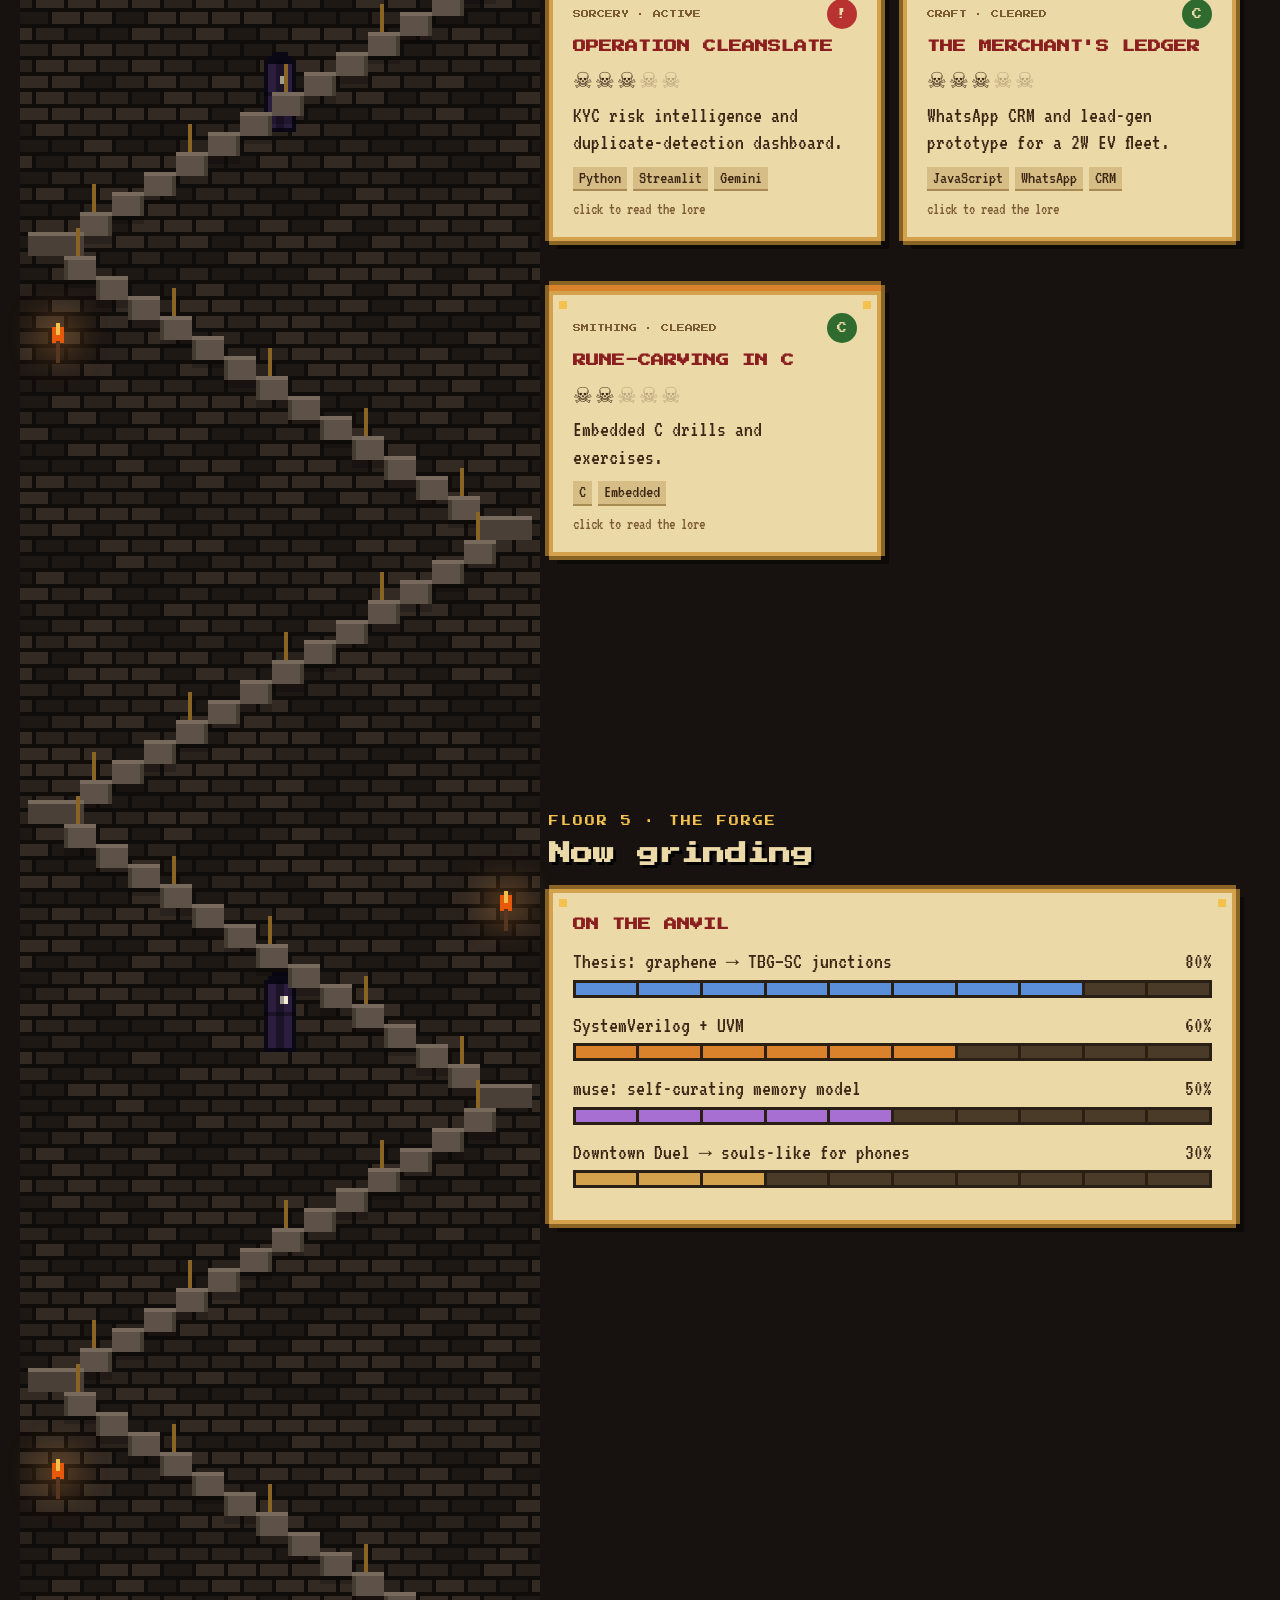
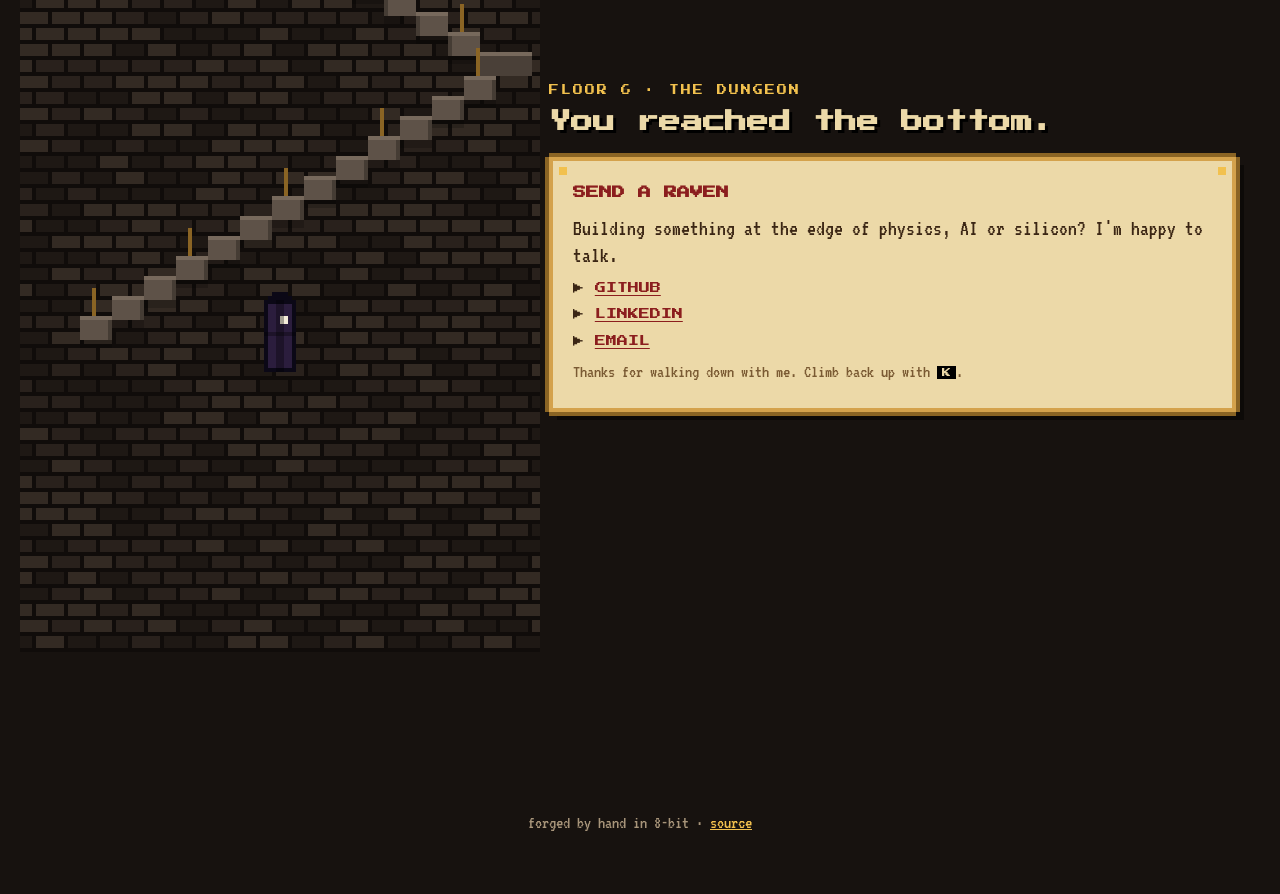
==== commit 4fa62c46: "3D ride phase 2: the wardrobe and the road from Kashi - Glowing wardrobe in the Great Hall leads to " ====
--- a/docs/index.html
+++ b/docs/index.html
@@ -427,7 +427,7 @@
       <h3 style="margin-top:8px">${q.t.toUpperCase()}</h3>
       <div class="skulls" title="difficulty">${"☠".repeat(q.d)}<span style="opacity:.3">${"☠".repeat(5-q.d)}</span></div>
       <p>${q.x}</p><div class="tags">${q.tags.map(t=>`<span>${t}</span>`).join("")}</div>
-      <div class="lore"><p>${q.lore}</p><p class="links"><a href="https://github.com/prometheus5863/${q.r}" target="_blank" rel="noopener">▶ REPO</a>${q.demo?`<a href="${q.demo}" target="_blank" rel="noopener">▶ DEMO</a>`:""}</p></div>
+      <div class="lore"><p>${q.lore}</p><p class="links">${q.r?`<a href="https://github.com/prometheus5863/${q.r}" target="_blank" rel="noopener">▶ REPO</a>`:""}${q.demo?`<a href="${q.demo}" target="_blank" rel="noopener">▶ DEMO</a>`:""}</p></div>
       <p style="font-size:16px;color:var(--ink2);margin:6px 0 0">click to read the lore</p>`;
     el.style.borderTop = `6px solid ${c}`;
     el.onclick = ev => { if(ev.target.closest("a")) return; el.classList.toggle("open"); blip(520); };
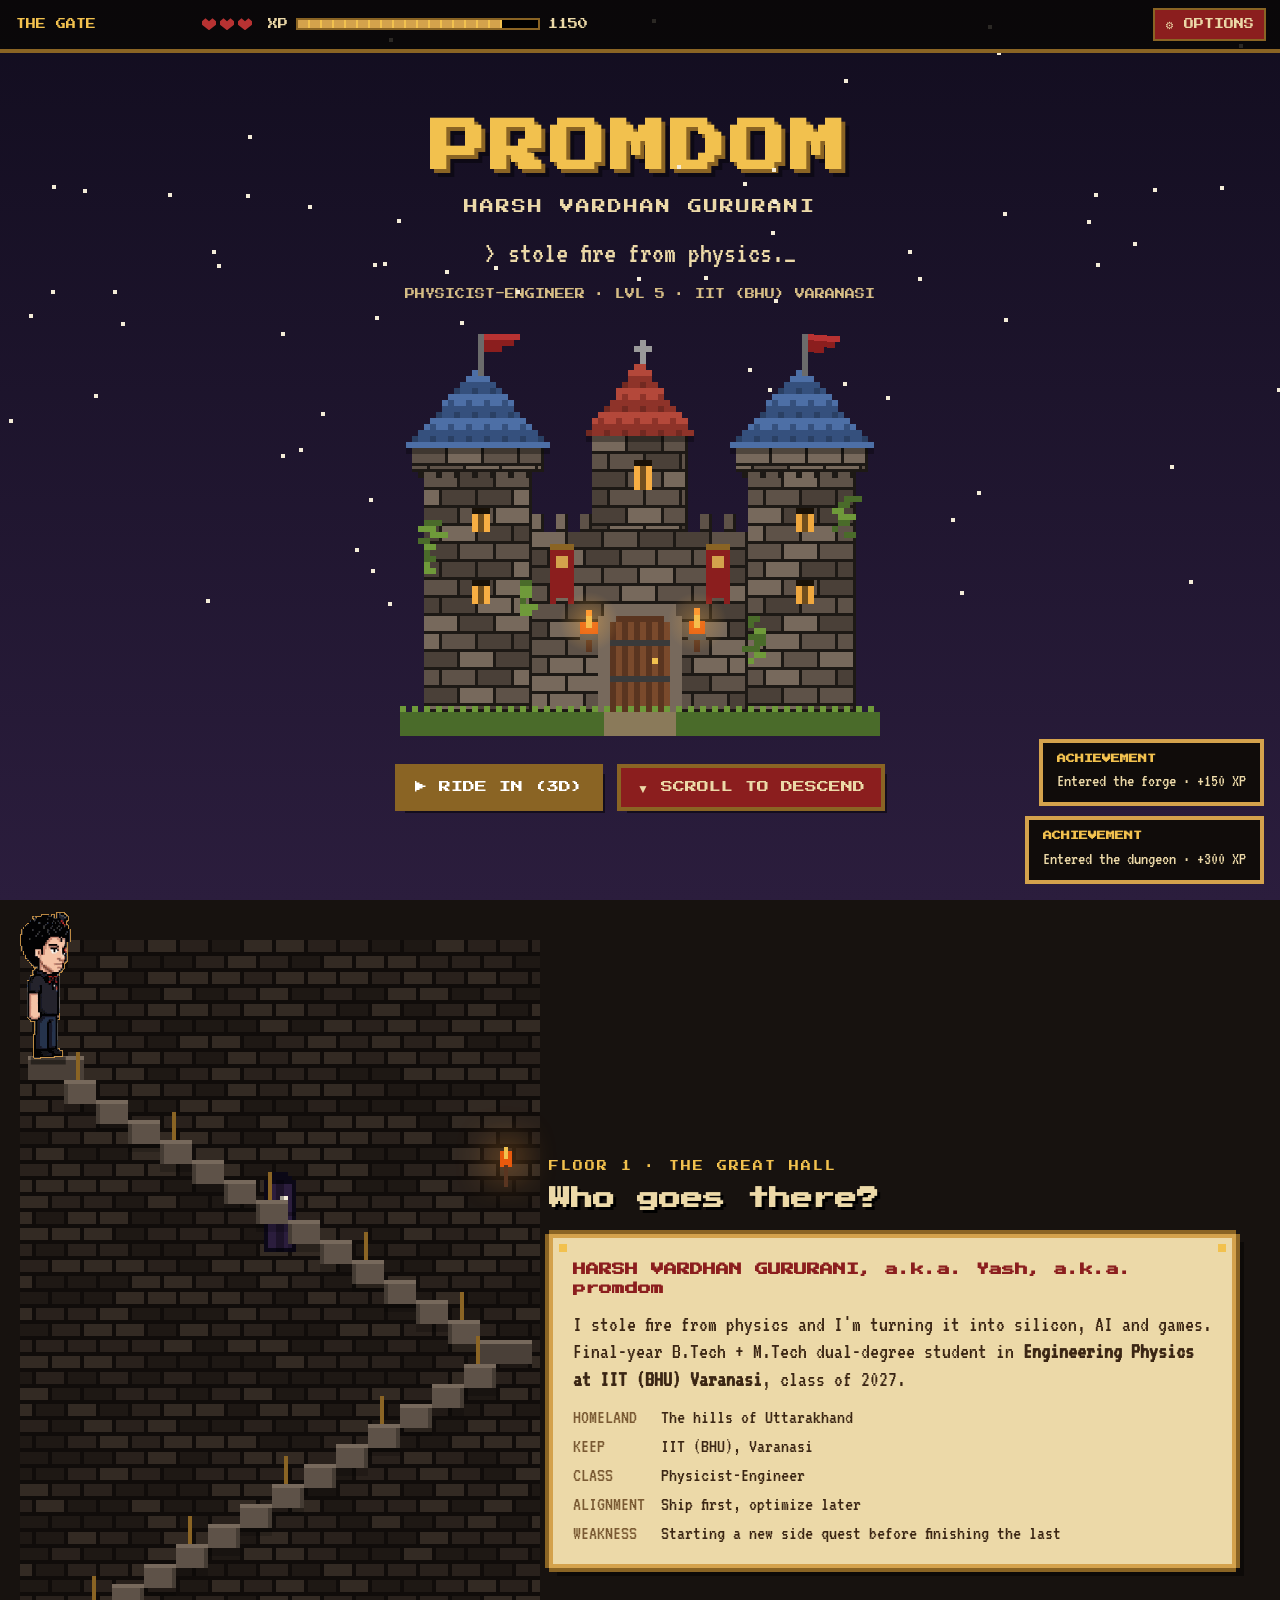
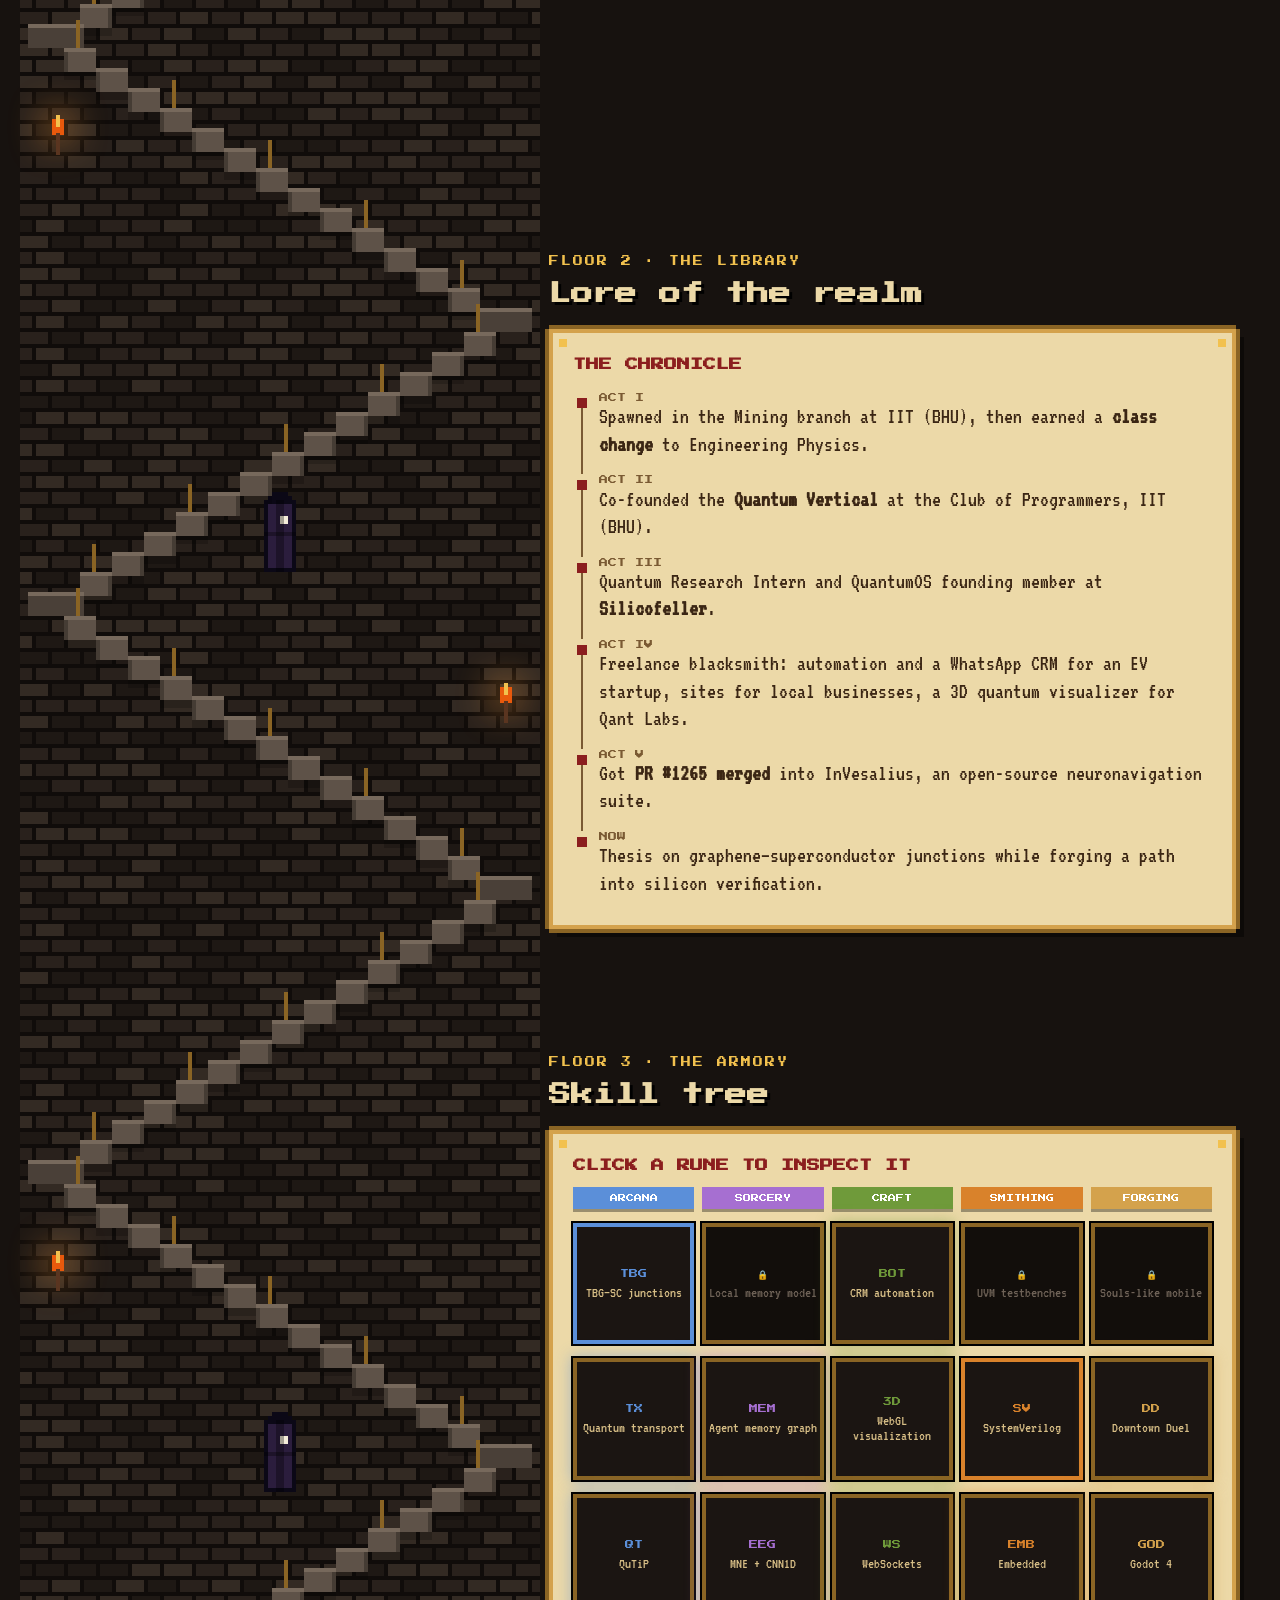
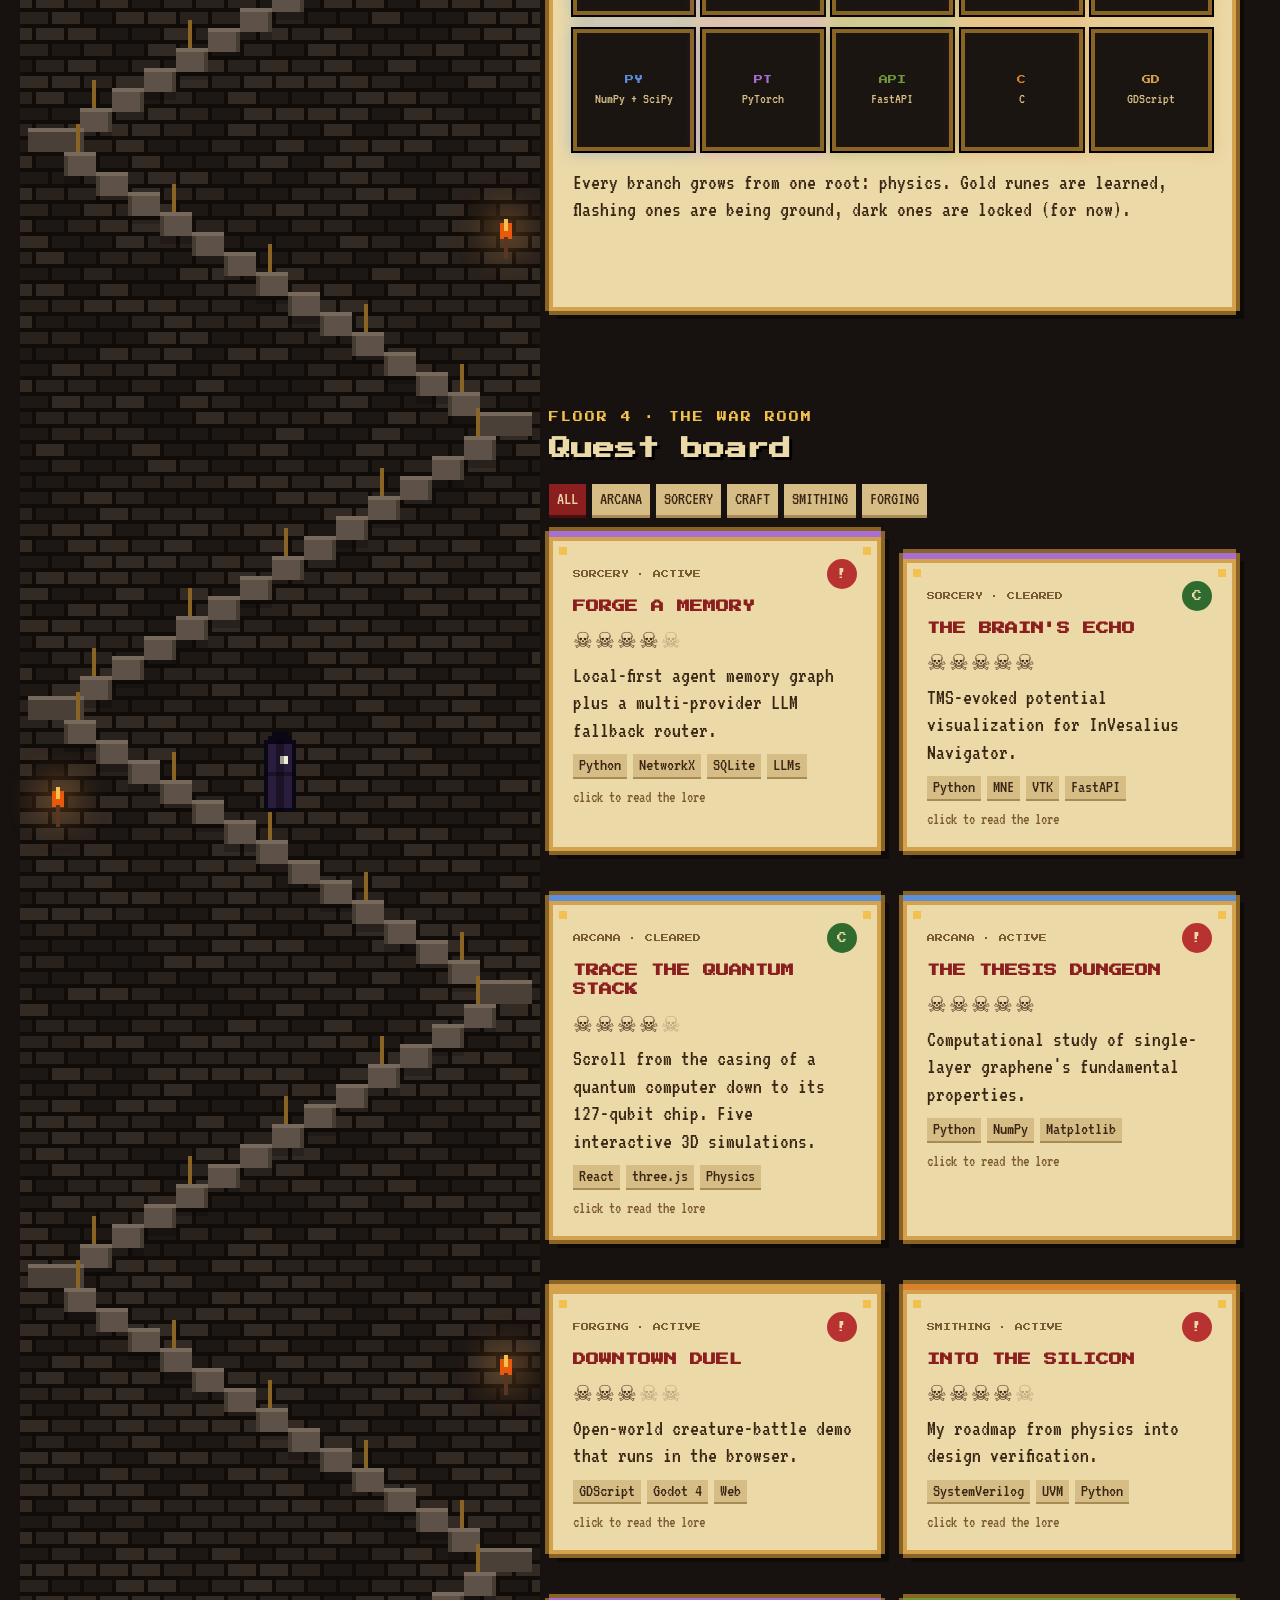
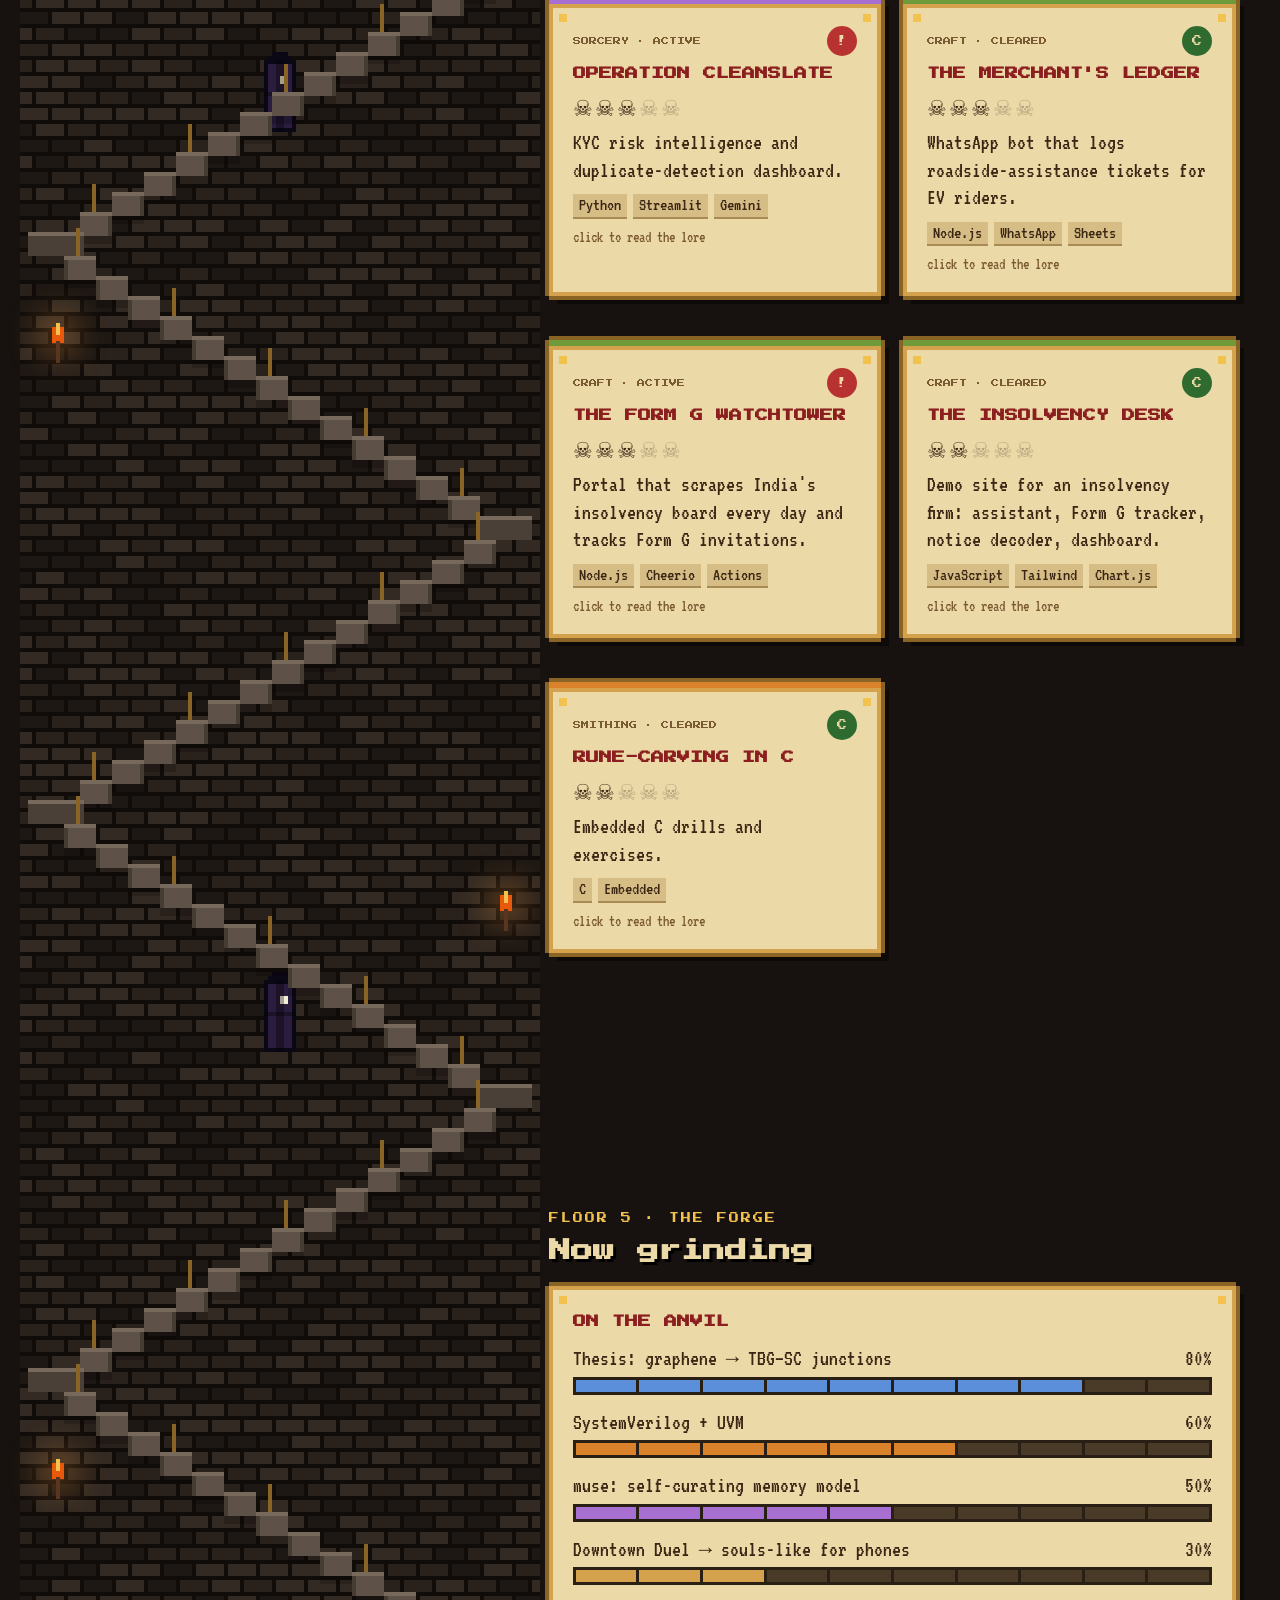
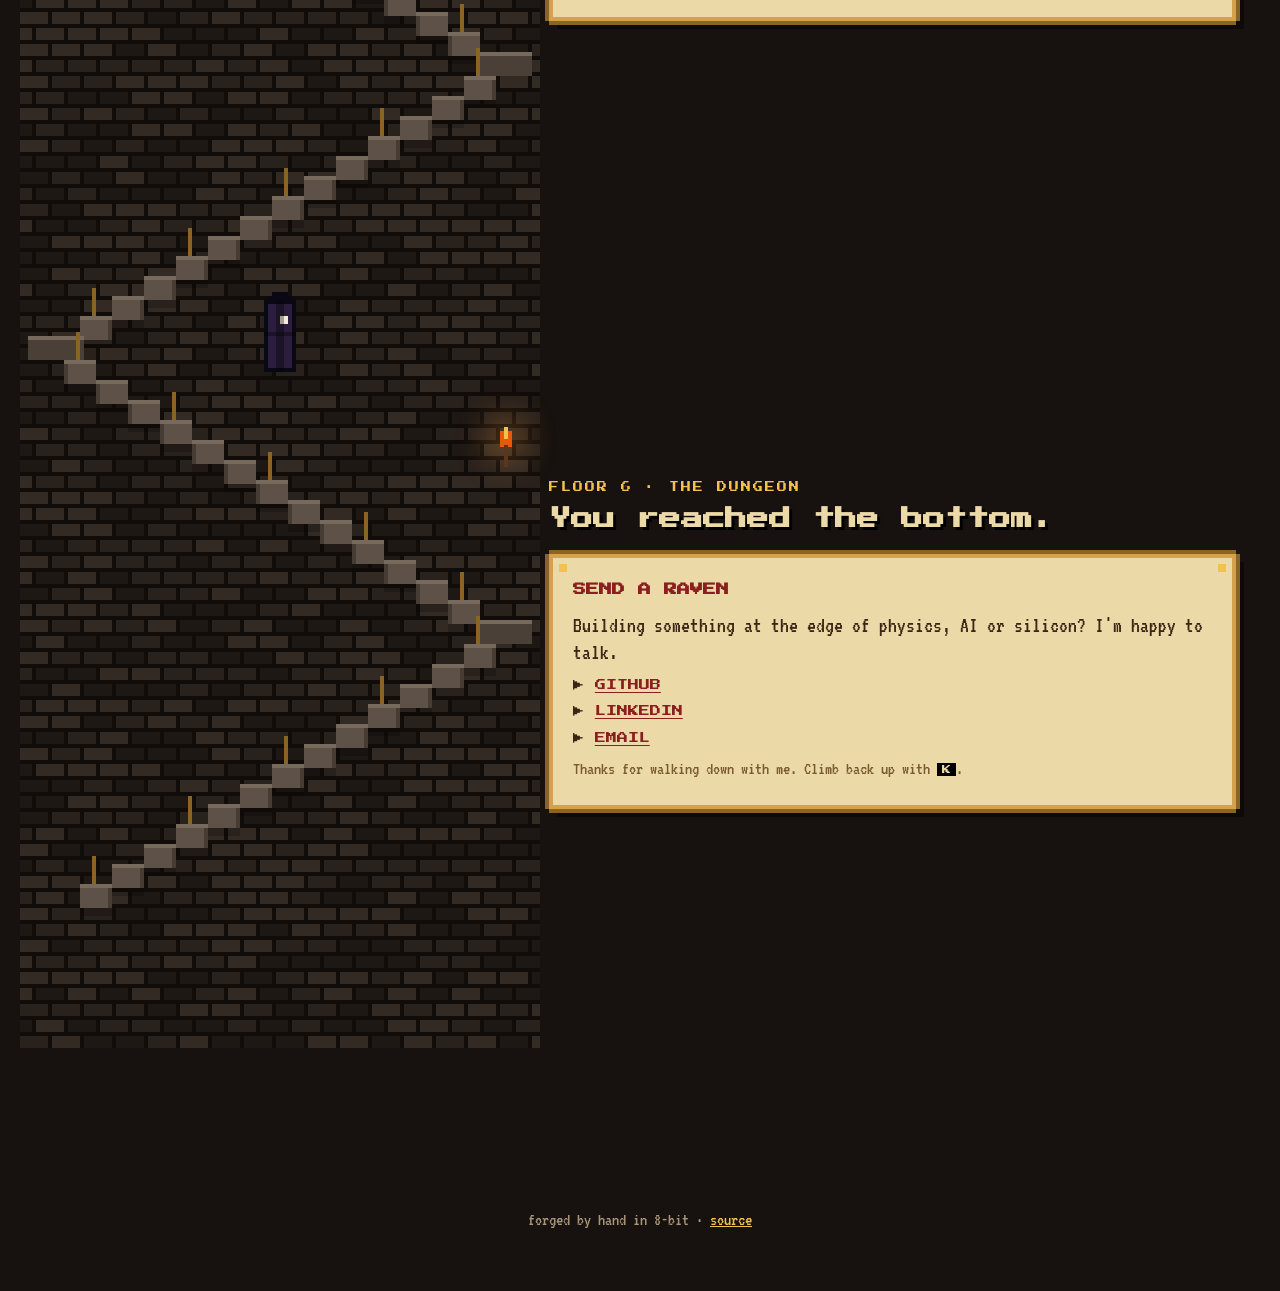
==== commit 94b1521e: "Castle: four new rooms, character build, map, easter eggs; README gallery - new rooms: Scribe's Offi" ====
--- a/docs/index.html
+++ b/docs/index.html
@@ -215,6 +215,7 @@
   #settings{left:8px;right:8px;width:auto}
 }
 @media (prefers-reduced-motion:reduce){html{scroll-behavior:auto}}
+.quest .shot{display:block;width:100%;margin:8px 0;border:3px solid var(--goldd);image-rendering:auto}
 </style>
 </head>
 <body data-theme="castle">
@@ -427,7 +428,7 @@
       <h3 style="margin-top:8px">${q.t.toUpperCase()}</h3>
       <div class="skulls" title="difficulty">${"☠".repeat(q.d)}<span style="opacity:.3">${"☠".repeat(5-q.d)}</span></div>
       <p>${q.x}</p><div class="tags">${q.tags.map(t=>`<span>${t}</span>`).join("")}</div>
-      <div class="lore"><p>${q.lore}</p><p class="links">${q.r?`<a href="https://github.com/prometheus5863/${q.r}" target="_blank" rel="noopener">▶ REPO</a>`:""}${q.demo?`<a href="${q.demo}" target="_blank" rel="noopener">▶ DEMO</a>`:""}</p></div>
+      <div class="lore">${q.shot?`<img class="shot" loading="lazy" src="dungeon/${q.shot}" alt="screenshot of ${q.t}">`:""}<p>${q.lore}</p><p class="links">${q.r?`<a href="https://github.com/prometheus5863/${q.r}" target="_blank" rel="noopener">▶ REPO</a>`:""}${q.demo?`<a href="${q.demo}" target="_blank" rel="noopener">▶ DEMO</a>`:""}</p></div>
       <p style="font-size:16px;color:var(--ink2);margin:6px 0 0">click to read the lore</p>`;
     el.style.borderTop = `6px solid ${c}`;
     el.onclick = ev => { if(ev.target.closest("a")) return; el.classList.toggle("open"); blip(520); };
